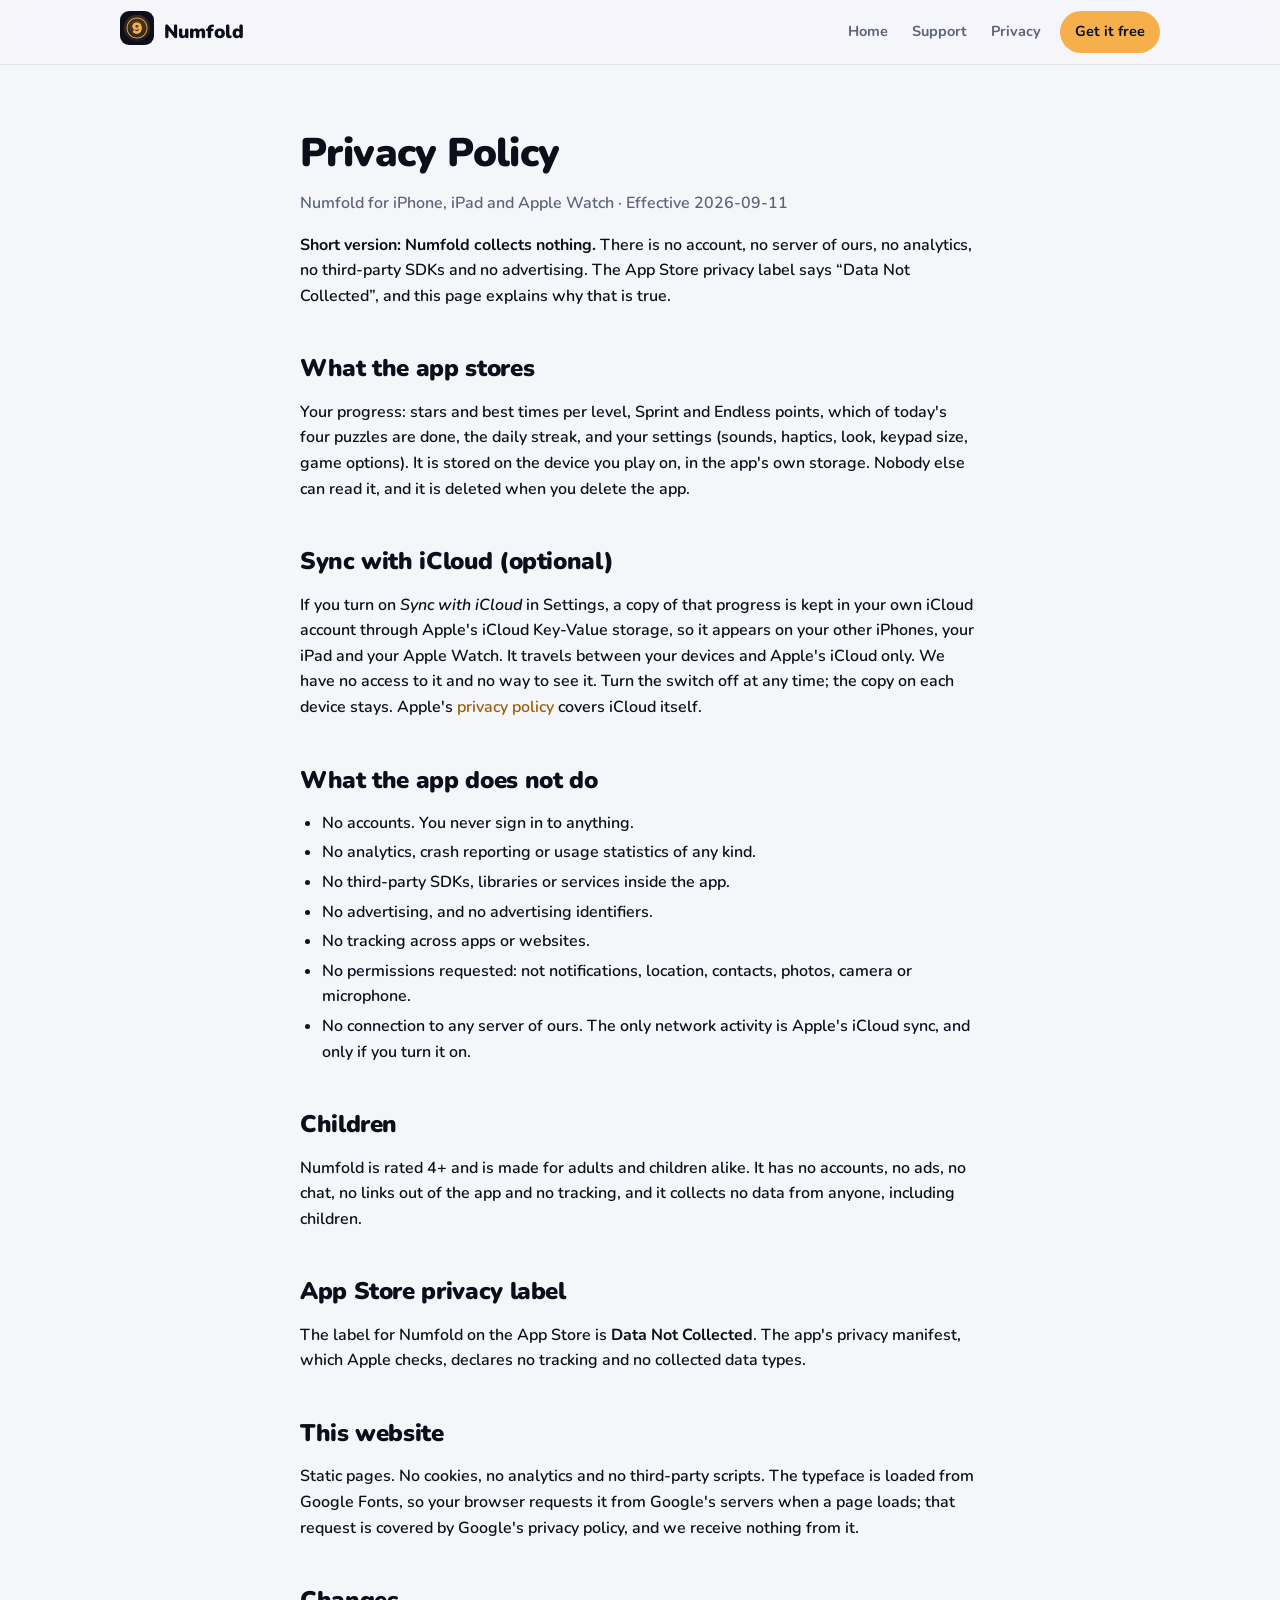
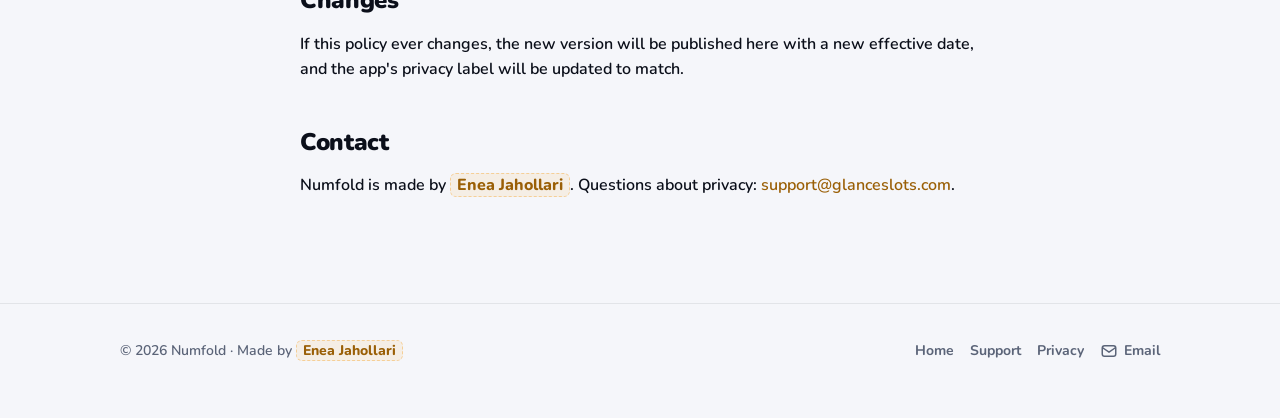
==== privacy/index.html @ 7145d015 "Site update 2026-09-11 03:29" ====
<!doctype html>
<html lang="en">
<head>
<meta charset="utf-8">
<meta name="viewport" content="width=device-width, initial-scale=1">
<meta name="color-scheme" content="dark light">
<title>Numfold — Privacy Policy</title>
<meta name="description" content="Numfold collects nothing. No account, no analytics, no third-party SDKs, no ads. Progress stays on your device, with optional sync through your own iCloud.">
<meta name="theme-color" media="(prefers-color-scheme: dark)" content="#0B0F1A">
<meta name="theme-color" media="(prefers-color-scheme: light)" content="#F5F6FA">
<link rel="icon" href="../assets/icon.png">
<link rel="apple-touch-icon" href="../assets/apple-touch-icon.png">
<link rel="preconnect" href="https://fonts.googleapis.com">
<link rel="preconnect" href="https://fonts.gstatic.com" crossorigin>
<link href="https://fonts.googleapis.com/css2?family=Nunito:wght@600;700;800;900&display=swap" rel="stylesheet">
<link rel="stylesheet" href="../assets/site.css">
</head>
<body>
<svg xmlns="http://www.w3.org/2000/svg" style="display:none" aria-hidden="true">
  <symbol id="i-mail" viewBox="0 0 24 24"><rect x="3" y="5" width="18" height="14" rx="3"/><path d="M4 8l8 5.5L20 8"/></symbol>
</svg>
<header class="top"><div class="wrap">
  <a href="../"><img src="../assets/icon.png" alt="" width="34" height="34"></a><a class="brand" href="../">Numfold</a>
  <nav><a href="../">Home</a><a href="../support/">Support</a><a href="../privacy/">Privacy</a><a class="cta" href="#" title="App Store link to be added">Get it free</a></nav>
</div></header>
<main><article class="doc">
  <h1>Privacy Policy</h1>
  <p class="muted">Numfold for iPhone, iPad and Apple Watch · Effective 2026-09-11</p>

  <p><strong>Short version: Numfold collects nothing.</strong> There is no account, no server of ours, no analytics, no third-party SDKs and no advertising. The App Store privacy label says “Data Not Collected”, and this page explains why that is true.</p>

  <h2>What the app stores</h2>
  <p>Your progress: stars and best times per level, Sprint and Endless points, which of today's four puzzles are done, the daily streak, and your settings (sounds, haptics, look, keypad size, game options). It is stored on the device you play on, in the app's own storage. Nobody else can read it, and it is deleted when you delete the app.</p>

  <h2>Sync with iCloud (optional)</h2>
  <p>If you turn on <em>Sync with iCloud</em> in Settings, a copy of that progress is kept in your own iCloud account through Apple's iCloud Key-Value storage, so it appears on your other iPhones, your iPad and your Apple Watch. It travels between your devices and Apple's iCloud only. We have no access to it and no way to see it. Turn the switch off at any time; the copy on each device stays. Apple's <a href="https://www.apple.com/legal/privacy/">privacy policy</a> covers iCloud itself.</p>

  <h2>What the app does not do</h2>
  <ul>
    <li>No accounts. You never sign in to anything.</li>
    <li>No analytics, crash reporting or usage statistics of any kind.</li>
    <li>No third-party SDKs, libraries or services inside the app.</li>
    <li>No advertising, and no advertising identifiers.</li>
    <li>No tracking across apps or websites.</li>
    <li>No permissions requested: not notifications, location, contacts, photos, camera or microphone.</li>
    <li>No connection to any server of ours. The only network activity is Apple's iCloud sync, and only if you turn it on.</li>
  </ul>

  <h2>Children</h2>
  <p>Numfold is rated 4+ and is made for adults and children alike. It has no accounts, no ads, no chat, no links out of the app and no tracking, and it collects no data from anyone, including children.</p>

  <h2>App Store privacy label</h2>
  <p>The label for Numfold on the App Store is <strong>Data Not Collected</strong>. The app's privacy manifest, which Apple checks, declares no tracking and no collected data types.</p>

  <h2>This website</h2>
  <p>Static pages. No cookies, no analytics and no third-party scripts. The typeface is loaded from Google Fonts, so your browser requests it from Google's servers when a page loads; that request is covered by Google's privacy policy, and we receive nothing from it.</p>

  <h2>Changes</h2>
  <p>If this policy ever changes, the new version will be published here with a new effective date, and the app's privacy label will be updated to match.</p>

  <h2>Contact</h2>
  <p>Numfold is made by <span class="placeholder">Enea Jahollari</span>. Questions about privacy: <a href="mailto:support@glanceslots.com">support@glanceslots.com</a>.</p>
</article></main>
<footer><div class="wrap"><span>© 2026 Numfold · Made by <span class="placeholder">Enea Jahollari</span></span><nav><a href="../">Home</a><a href="../support/">Support</a><a href="../privacy/">Privacy</a><a href="mailto:support@glanceslots.com"><svg class="icon"><use href="#i-mail"/></svg>Email</a></nav></div></footer>
</body>
</html>
---- assets/site.css ----
/* Numfold — "Deep Focus". Dark first; light follows the system setting. */
:root {
  --bg: #0B0F1A; --surface: #141A2A; --surface-2: #1B2234;
  --text: #F2F4F8; --muted: #8B93A7; --dim: #5F677C;
  --line: rgba(255,255,255,0.08); --line-2: rgba(255,255,255,0.16);
  --amber: #F6B04B; --teal: #3ECFC0; --violet: #A78BFA; --mint: #6EE7A0;
  --amber-ink: #F6B04B; --teal-ink: #3ECFC0; --violet-ink: #A78BFA; --mint-ink: #6EE7A0;
  --on-accent: #0B0F1A; --bezel: #1E2536;
  --shadow: 0 30px 60px rgba(0,0,0,.45);
  --radius: 22px; --radius-s: 14px;
  --font: "Nunito", ui-rounded, "SF Pro Rounded", system-ui, -apple-system, "Segoe UI", Roboto, sans-serif;
}
@media (prefers-color-scheme: light) {
  :root {
    --bg: #F5F6FA; --surface: #FFFFFF; --surface-2: #EEF1F7;
    --text: #0B0F1A; --muted: #5B6478; --dim: #7C8499;
    --line: rgba(11,15,26,0.08); --line-2: rgba(11,15,26,0.16);
    --amber-ink: #9A5F06; --teal-ink: #0B7A70; --violet-ink: #6A48DB; --mint-ink: #1A7D4A;
    --bezel: #2A3042; --shadow: 0 24px 50px rgba(11,15,26,.16);
  }
}

* { box-sizing: border-box; }
html { scroll-behavior: smooth; -webkit-text-size-adjust: 100%; }
body { margin: 0; background: var(--bg); color: var(--text); font: 600 16px/1.6 var(--font); -webkit-font-smoothing: antialiased; }
a { color: var(--amber-ink); text-decoration: none; } a:hover { text-decoration: underline; }
h1, h2, h3 { margin: 0; letter-spacing: -0.015em; }
p { margin: 0 0 1em; }
img { max-width: 100%; height: auto; }
.wrap { max-width: 1080px; margin: 0 auto; padding: 0 20px; }
.icon { width: 1em; height: 1em; display: inline-block; vertical-align: -0.15em; fill: none; stroke: currentColor; stroke-width: 2; stroke-linecap: round; stroke-linejoin: round; flex: none; }
.num { font-variant-numeric: tabular-nums; }

/* header */
header.top { position: sticky; top: 0; z-index: 10; background: var(--bg); background: color-mix(in srgb, var(--bg) 80%, transparent); backdrop-filter: blur(14px) saturate(140%); -webkit-backdrop-filter: blur(14px) saturate(140%); border-bottom: 1px solid var(--line); }
header.top .wrap { display: flex; align-items: center; gap: 10px; height: 64px; }
header.top img { width: 34px; height: 34px; border-radius: 9px; }
header.top .brand { font-weight: 900; font-size: 19px; color: var(--text); }
header.top nav { margin-left: auto; display: flex; gap: 2px; align-items: center; }
header.top nav a { color: var(--muted); font-size: 14.5px; font-weight: 700; padding: 8px 11px; border-radius: 999px; }
header.top nav a:hover { color: var(--text); background: var(--surface); text-decoration: none; }
header.top nav a.cta { color: var(--on-accent); background: var(--amber); margin-left: 6px; padding: 9px 15px; }
header.top nav a.cta:hover { background: var(--amber); filter: brightness(1.06); }

/* buttons */
.btn { display: inline-flex; align-items: center; gap: 10px; padding: 14px 24px; border-radius: 999px; font-weight: 800; font-size: 16px; color: var(--text); background: var(--surface); border: 1px solid var(--line-2); transition: transform .15s ease, filter .15s ease; }
.btn:hover { text-decoration: none; transform: translateY(-1px); }
.btn.primary { background: var(--amber); color: var(--on-accent); border-color: transparent; }
.btn.primary:hover { filter: brightness(1.06); }
.btn .icon { width: 20px; height: 20px; }

/* hero */
.hero { position: relative; overflow: hidden; padding: 72px 0 48px; }
.hero .digits { position: absolute; top: -0.1em; left: 50%; transform: translateX(-50%); font-size: clamp(170px, 26vw, 320px); font-weight: 900; line-height: 1; letter-spacing: .04em; white-space: nowrap; color: var(--text); opacity: .04; pointer-events: none; user-select: none; }
.hero .wrap { position: relative; display: grid; grid-template-columns: minmax(0, 1.1fr) minmax(0, .9fr); gap: 40px; align-items: center; }
.eyebrow { display: inline-flex; align-items: center; gap: 8px; font-size: 13.5px; font-weight: 800; color: var(--muted); background: var(--surface); border: 1px solid var(--line); padding: 7px 14px; border-radius: 999px; margin-bottom: 22px; }
.eyebrow .icon { color: var(--amber-ink); }
.hero h1 { font-size: clamp(40px, 6.6vw, 68px); font-weight: 900; line-height: 1.02; margin-bottom: 18px; }
.hero h1 em { font-style: normal; color: var(--amber-ink); }
.hero .lead { font-size: 18.5px; color: var(--muted); max-width: 520px; margin-bottom: 26px; }
.cta-row { display: flex; gap: 12px; flex-wrap: wrap; align-items: center; }
.fine { display: flex; gap: 8px 18px; flex-wrap: wrap; color: var(--dim); font-size: 13.5px; margin: 18px 0 0; list-style: none; padding: 0; }
.fine li { display: inline-flex; align-items: center; gap: 6px; }
.fine .icon { color: var(--mint-ink); }
.shots { position: relative; display: flex; justify-content: center; align-items: flex-end; padding-bottom: 12px; }
.shots .phone { width: min(280px, 64%); border-radius: 34px; box-shadow: var(--shadow), 0 0 0 1px var(--line-2); display: block; }
.shots .watch { position: absolute; left: 3%; bottom: 0; width: 34%; max-width: 150px; border-radius: 26%; border: 6px solid var(--bezel); box-shadow: var(--shadow); }

/* sections */
section { padding: 72px 0; border-top: 1px solid var(--line); }
.head { max-width: 660px; margin-bottom: 32px; }
.head.center { margin-left: auto; margin-right: auto; text-align: center; }
section h2 { font-size: clamp(28px, 4vw, 42px); font-weight: 900; line-height: 1.1; margin-bottom: 12px; }
.sub { color: var(--muted); font-size: 17px; margin: 0; }
.kicker { display: inline-flex; align-items: center; gap: 10px; font-size: 13px; font-weight: 800; letter-spacing: .12em; text-transform: uppercase; color: var(--muted); margin-bottom: 14px; }
.kicker .n { display: inline-grid; place-items: center; width: 30px; height: 30px; border-radius: 999px; background: var(--surface-2); border: 1px solid var(--line); color: var(--text); font-size: 16px; font-weight: 900; letter-spacing: 0; }

/* the four games */
.games { display: grid; grid-template-columns: repeat(2, minmax(0, 1fr)); gap: 18px; }
.game { --accent: var(--amber); --ink: var(--amber-ink); position: relative; overflow: hidden; display: grid; grid-template-columns: minmax(0, 1fr) 168px; gap: 22px; padding: 24px; background: var(--surface); border: 1px solid var(--line); border-radius: var(--radius); }
.game.teal { --accent: var(--teal); --ink: var(--teal-ink); }
.game.violet { --accent: var(--violet); --ink: var(--violet-ink); }
.game.mint { --accent: var(--mint); --ink: var(--mint-ink); }
.game .text { position: relative; z-index: 1; align-self: start; }
.tile { width: 44px; height: 44px; border-radius: 14px; display: grid; place-items: center; color: var(--ink); background: color-mix(in srgb, var(--accent) 14%, transparent); border: 1px solid color-mix(in srgb, var(--accent) 32%, transparent); }
.tile .icon { width: 24px; height: 24px; }
.game h3 { font-size: 26px; font-weight: 900; color: var(--ink); margin: 14px 0 6px; }
.game .rule { font-size: 16.5px; margin: 0 0 10px; }
.game .levels { font-size: 14.5px; color: var(--muted); margin: 0; }
.game .ex { margin: 16px 0 0; font-size: 14px; color: var(--muted); padding-top: 12px; border-top: 1px dashed var(--line-2); }
.game .ex b { color: var(--ink); font-weight: 900; }
.game img { width: 100%; border-radius: 22px; border: 1px solid var(--line-2); display: block; }
.game .mark { position: absolute; left: -4px; bottom: -40px; font-size: 170px; font-weight: 900; line-height: 1; color: var(--accent); opacity: .07; pointer-events: none; user-select: none; }

/* one tap per step */
.panel { background: var(--surface); border: 1px solid var(--line); border-radius: var(--radius); padding: 28px; }
.source { display: flex; align-items: center; gap: 8px; flex-wrap: wrap; margin-bottom: 22px; }
.source .d { width: 46px; height: 56px; display: grid; place-items: center; border-radius: 14px; background: var(--surface-2); border: 1px solid var(--line); font-size: 28px; font-weight: 900; }
.source .d.first { border-color: var(--amber); color: var(--amber-ink); box-shadow: 0 0 0 4px color-mix(in srgb, var(--amber) 18%, transparent); }
.source .label { color: var(--muted); font-size: 14.5px; margin-left: 8px; }
.chain { list-style: none; display: flex; flex-wrap: wrap; gap: 14px 0; padding: 0; margin: 0; }
.chain li { display: flex; align-items: center; }
.chain { overflow-x: auto; -webkit-overflow-scrolling: touch; }
.chain .step { display: flex; flex-direction: column; align-items: center; gap: 6px; min-width: 96px; }
.chain .sum { font-size: 13.5px; color: var(--muted); white-space: nowrap; }
.chain .fold { font-size: 12.5px; color: var(--amber-ink); white-space: nowrap; margin-top: -4px; }
.chain .res { width: 58px; height: 58px; border-radius: 999px; display: grid; place-items: center; font-size: 30px; font-weight: 900; border: 2px solid var(--line-2); background: var(--bg); }
.chain .arrow { width: 22px; height: 22px; color: var(--dim); margin: 22px 2px 0; flex: none; }
.chain .final .res { background: var(--amber); color: var(--on-accent); border-color: var(--amber); box-shadow: 0 0 0 6px color-mix(in srgb, var(--amber) 22%, transparent); }
.chain .final .sum { color: var(--amber-ink); font-weight: 800; }
.same { display: grid; grid-template-columns: repeat(3, minmax(0, 1fr)); gap: 18px; margin-top: 18px; }
.same .panel { padding: 22px; }
.same h3 { font-size: 20px; font-weight: 900; margin-bottom: 4px; }
.same h3.teal { color: var(--teal-ink); } .same h3.violet { color: var(--violet-ink); } .same h3.mint { color: var(--mint-ink); }
.same p { font-size: 14.5px; color: var(--muted); margin: 0; }
.same .demo { margin: 14px 0; }
.colsum { display: inline-grid; grid-template-columns: 28px repeat(4, 40px); gap: 4px; font-size: 26px; font-weight: 900; line-height: 1; }
.colsum span { height: 44px; display: grid; place-items: center; border-radius: 10px; }
.colsum .op { color: var(--muted); }
.colsum .n { background: var(--surface-2); }
.colsum .rule { grid-column: 2 / -1; height: 2px; background: var(--line-2); border-radius: 0; }
.colsum .r { background: color-mix(in srgb, var(--teal) 16%, transparent); color: var(--teal-ink); }
.rungs { display: flex; flex-wrap: wrap; gap: 6px; align-items: center; }
.rungs span { padding: 6px 12px; border-radius: 999px; background: var(--surface-2); font-weight: 900; font-size: 18px; }
.rungs .start { background: color-mix(in srgb, var(--violet) 16%, transparent); color: var(--violet-ink); }
.picks { display: flex; gap: 8px; margin-top: 10px; }
.picks span { width: 48px; height: 44px; display: grid; place-items: center; border-radius: 12px; border: 1px solid var(--line-2); font-weight: 900; font-size: 18px; color: var(--muted); }
.picks .pick { background: var(--violet); color: var(--on-accent); border-color: var(--violet); }
.eq { display: flex; align-items: center; gap: 10px; font-size: 30px; font-weight: 900; }
.eq .box { width: 50px; height: 50px; display: grid; place-items: center; border: 2px dashed var(--line-2); border-radius: 14px; color: var(--muted); }
.eq .box.ok { border-style: solid; border-color: var(--mint); color: var(--mint-ink); background: color-mix(in srgb, var(--mint) 14%, transparent); }
.eq .op { color: var(--muted); font-size: 24px; }
.feel { display: grid; grid-template-columns: repeat(4, minmax(0, 1fr)); gap: 14px; margin-top: 18px; }
.feel div { display: flex; gap: 12px; align-items: flex-start; padding: 16px 18px; background: var(--surface); border: 1px solid var(--line); border-radius: var(--radius-s); font-size: 14.5px; color: var(--muted); }
.feel .icon { width: 22px; height: 22px; color: var(--amber-ink); margin-top: 2px; }
.feel b { display: block; color: var(--text); font-weight: 800; font-size: 15px; }

/* modes */
.cards { display: grid; grid-template-columns: repeat(auto-fit, minmax(220px, 1fr)); gap: 16px; }
.card { background: var(--surface); border: 1px solid var(--line); border-radius: var(--radius); padding: 22px; }
.card .tile { margin-bottom: 14px; }
.card h3 { font-size: 19px; font-weight: 900; margin-bottom: 6px; }
.card p { margin: 0; color: var(--muted); font-size: 14.5px; line-height: 1.55; }
.card.amber .tile { --accent: var(--amber); --ink: var(--amber-ink); }
.card.teal .tile { --accent: var(--teal); --ink: var(--teal-ink); }
.card.violet .tile { --accent: var(--violet); --ink: var(--violet-ink); }
.card.mint .tile { --accent: var(--mint); --ink: var(--mint-ink); }
.gallery { display: grid; grid-template-columns: repeat(4, minmax(0, 1fr)); gap: 18px; margin-top: 28px; }
.gallery figure { margin: 0; }
.gallery img { width: 100%; border-radius: 24px; border: 1px solid var(--line-2); display: block; }
.gallery figcaption { color: var(--muted); font-size: 13.5px; margin-top: 10px; text-align: center; }

/* watch and ipad */
.devices { display: grid; grid-template-columns: minmax(0, 1.1fr) minmax(0, .9fr); gap: 32px; align-items: start; }
.watches { display: grid; grid-template-columns: repeat(2, minmax(0, 1fr)); gap: 18px; }
.watches figure { margin: 0; text-align: center; }
.watches img { width: 100%; max-width: 220px; border-radius: 26%; border: 6px solid var(--bezel); box-shadow: var(--shadow); display: block; margin: 0 auto; }
.watches figcaption { color: var(--muted); font-size: 13.5px; margin-top: 10px; }
.ipad { text-align: center; }
.ipad img { width: 100%; max-width: 400px; border-radius: 22px; border: 1px solid var(--line-2); box-shadow: var(--shadow); display: block; margin: 0 auto; }
.ipad figcaption { color: var(--muted); font-size: 13.5px; margin-top: 12px; }
.ipad figure { margin: 0; }
.devices .note { margin-top: 22px; display: grid; gap: 10px; }
.devices .note div { display: flex; gap: 12px; align-items: flex-start; color: var(--muted); font-size: 15px; }
.devices .note .icon { width: 22px; height: 22px; color: var(--teal-ink); margin-top: 2px; }
.devices .note b { color: var(--text); }

/* free */
.promise { display: grid; grid-template-columns: repeat(4, minmax(0, 1fr)); gap: 16px; }
.promise div { padding: 22px; background: var(--surface); border: 1px solid var(--line); border-radius: var(--radius); }
.promise .icon { width: 28px; height: 28px; color: var(--mint-ink); margin-bottom: 12px; display: block; }
.promise b { display: block; font-size: 18px; font-weight: 900; margin-bottom: 4px; }
.promise p { margin: 0; color: var(--muted); font-size: 14.5px; }
.promise-note { margin: 20px 0 0; color: var(--muted); font-size: 15px; max-width: 760px; }

/* faq */
.faq { max-width: 760px; }
details { border: 1px solid var(--line); border-radius: var(--radius-s); margin: 10px 0; background: var(--surface); overflow: hidden; }
summary { cursor: pointer; font-weight: 800; padding: 15px 18px; list-style: none; display: flex; align-items: center; justify-content: space-between; gap: 12px; }
summary::-webkit-details-marker { display: none; }
summary .icon { color: var(--dim); transition: transform .2s ease; }
details[open] summary .icon { transform: rotate(180deg); }
details p, details ol, details ul { color: var(--muted); margin: 0; padding: 0 18px 16px; font-size: 15px; }
details ol, details ul { padding-left: 38px; }

/* final call */
.get { text-align: center; padding: 88px 0; }
.get img { width: 96px; height: 96px; border-radius: 24px; box-shadow: var(--shadow); margin-bottom: 22px; }
.get h2 { margin-bottom: 10px; }
.get .sub { margin-bottom: 26px; }
.get .fine { justify-content: center; }

/* footer */
footer { border-top: 1px solid var(--line); padding: 36px 0 56px; color: var(--muted); font-size: 14px; }
footer .wrap { display: flex; flex-wrap: wrap; gap: 14px 18px; align-items: center; }
footer nav { margin-left: auto; display: flex; gap: 16px; align-items: center; flex-wrap: wrap; }
footer nav a { color: var(--muted); display: inline-flex; align-items: center; gap: 6px; font-weight: 700; }
footer nav a:hover { color: var(--text); text-decoration: none; }
footer .icon { width: 18px; height: 18px; }

/* documents: support and privacy */
article.doc { max-width: 720px; padding: 56px 20px 88px; margin: 0 auto; }
article.doc h1 { font-size: 40px; font-weight: 900; margin-bottom: 6px; }
article.doc h2 { font-size: 24px; font-weight: 900; margin: 40px 0 12px; }
article.doc h3 { font-size: 19px; font-weight: 900; margin: 26px 0 8px; }
article.doc h3.amber { color: var(--amber-ink); } article.doc h3.teal { color: var(--teal-ink); } article.doc h3.violet { color: var(--violet-ink); } article.doc h3.mint { color: var(--mint-ink); }
article.doc .muted { color: var(--muted); }
article.doc p, article.doc li { color: var(--text); }
article.doc ol, article.doc ul { padding-left: 22px; margin: 0 0 1em; }
article.doc li { margin: 4px 0; }
article.doc .example { background: var(--surface); border: 1px solid var(--line); border-radius: var(--radius-s); padding: 14px 18px; margin: 12px 0 18px; font-size: 15px; }
article.doc .example b { font-weight: 900; }
article.doc kbd { font: 700 13.5px/1.4 var(--font); background: var(--surface); border: 1px solid var(--line-2); padding: 2px 8px; border-radius: 8px; color: var(--text); white-space: nowrap; }
article.doc .placeholder, .placeholder { color: var(--amber-ink); background: color-mix(in srgb, var(--amber) 12%, transparent); border: 1px dashed color-mix(in srgb, var(--amber) 50%, transparent); border-radius: 6px; padding: 0 6px; font-weight: 800; }
article.doc table { border-collapse: collapse; width: 100%; font-size: 15px; margin: 0 0 1em; }
article.doc th, article.doc td { text-align: left; padding: 8px 10px; border-bottom: 1px solid var(--line); vertical-align: top; }
article.doc th { color: var(--muted); font-weight: 800; font-size: 13px; text-transform: uppercase; letter-spacing: .08em; }

/* responsive */
@media (max-width: 980px) {
  .games { grid-template-columns: minmax(0, 1fr); }
  .feel { grid-template-columns: repeat(2, minmax(0, 1fr)); }
  .promise { grid-template-columns: repeat(2, minmax(0, 1fr)); }
  .same { grid-template-columns: minmax(0, 1fr); }
}
@media (max-width: 860px) {
  .hero { padding: 40px 0 32px; }
  .hero .wrap { grid-template-columns: minmax(0, 1fr); gap: 36px; }
  .shots .phone { width: 220px; }
  header.top nav a.in-page { display: none; }
  .devices { grid-template-columns: minmax(0, 1fr); }
  .gallery { grid-template-columns: repeat(2, minmax(0, 1fr)); }
}
@media (max-width: 640px) {
  section { padding: 56px 0; }
  .game { grid-template-columns: minmax(0, 1fr); gap: 18px; padding: 20px; }
  .game img { height: 260px; object-fit: cover; object-position: center 25%; }
  .game .mark { font-size: 130px; }
  .panel { padding: 20px; }
  .chain .step { min-width: 84px; }
  .chain .arrow { width: 18px; margin: 22px 0 0; }
  .feel, .promise { grid-template-columns: minmax(0, 1fr); }
  .watches { gap: 14px; }
  header.top nav a.support { display: none; }
  .fine { gap: 6px 14px; }
}
@media (prefers-reduced-motion: reduce) { html { scroll-behavior: auto; } .btn, summary .icon { transition: none; } }
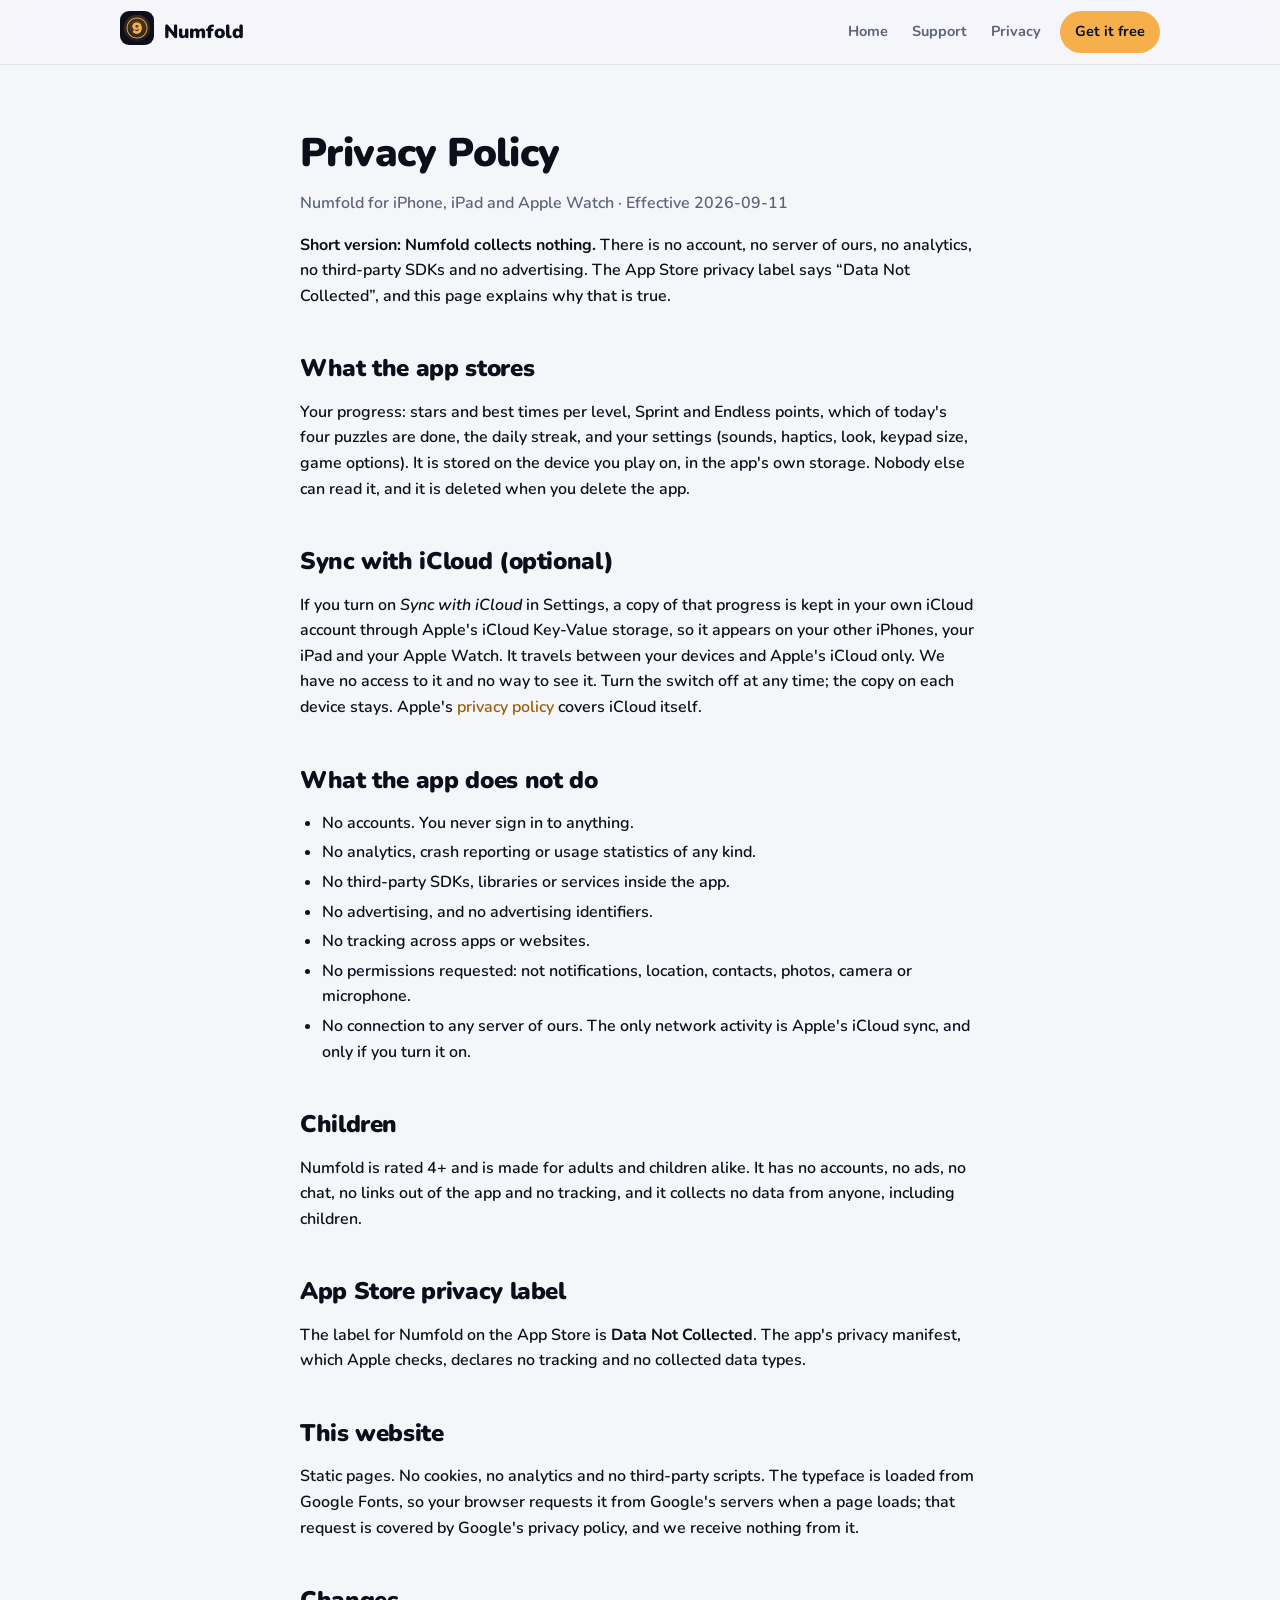
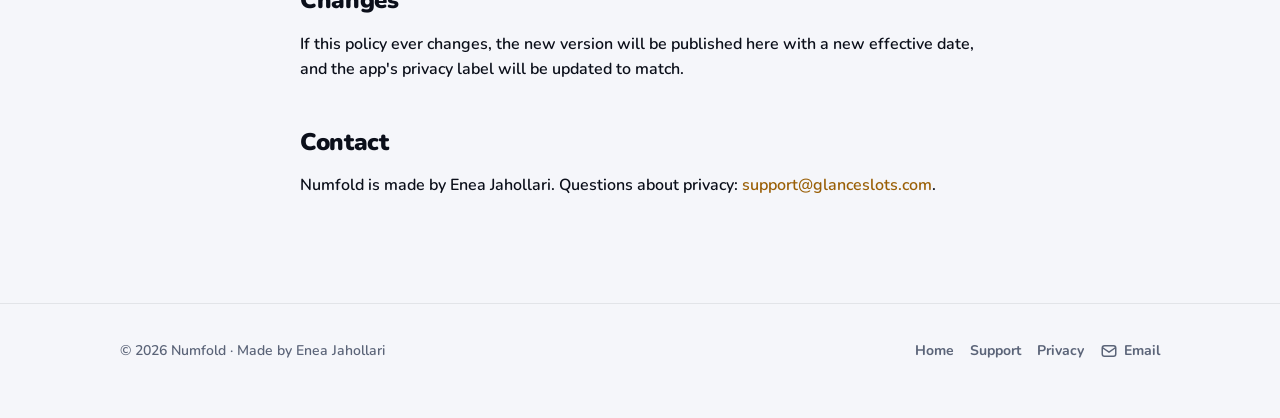
==== commit 79c82440: "Site update 2026-09-11 03:36" ====
--- a/privacy/index.html
+++ b/privacy/index.html
@@ -59,8 +59,8 @@
   <p>If this policy ever changes, the new version will be published here with a new effective date, and the app's privacy label will be updated to match.</p>
 
   <h2>Contact</h2>
-  <p>Numfold is made by <span class="placeholder">Enea Jahollari</span>. Questions about privacy: <a href="mailto:support@glanceslots.com">support@glanceslots.com</a>.</p>
+  <p>Numfold is made by Enea Jahollari. Questions about privacy: <a href="mailto:support@glanceslots.com">support@glanceslots.com</a>.</p>
 </article></main>
-<footer><div class="wrap"><span>© 2026 Numfold · Made by <span class="placeholder">Enea Jahollari</span></span><nav><a href="../">Home</a><a href="../support/">Support</a><a href="../privacy/">Privacy</a><a href="mailto:support@glanceslots.com"><svg class="icon"><use href="#i-mail"/></svg>Email</a></nav></div></footer>
+<footer><div class="wrap"><span>© 2026 Numfold · Made by Enea Jahollari</span><nav><a href="../">Home</a><a href="../support/">Support</a><a href="../privacy/">Privacy</a><a href="mailto:support@glanceslots.com"><svg class="icon"><use href="#i-mail"/></svg>Email</a></nav></div></footer>
 </body>
 </html>
--- a/assets/site.css
+++ b/assets/site.css
@@ -37,7 +37,7 @@
 header.top img { width: 34px; height: 34px; border-radius: 9px; }
 header.top .brand { font-weight: 900; font-size: 19px; color: var(--text); }
 header.top nav { margin-left: auto; display: flex; gap: 2px; align-items: center; }
-header.top nav a { color: var(--muted); font-size: 14.5px; font-weight: 700; padding: 8px 11px; border-radius: 999px; }
+header.top nav a { color: var(--muted); font-size: 14.5px; font-weight: 700; padding: 8px 11px; border-radius: 999px; white-space: nowrap; }
 header.top nav a:hover { color: var(--text); background: var(--surface); text-decoration: none; }
 header.top nav a.cta { color: var(--on-accent); background: var(--amber); margin-left: 6px; padding: 9px 15px; }
 header.top nav a.cta:hover { background: var(--amber); filter: brightness(1.06); }
@@ -241,7 +241,10 @@
   .chain .arrow { width: 18px; margin: 22px 0 0; }
   .feel, .promise { grid-template-columns: minmax(0, 1fr); }
   .watches { gap: 14px; }
-  header.top nav a.support { display: none; }
+  header.top nav a:not(.cta) { display: none; }
+  .source { gap: 4px; }
+  .source .d { width: 40px; height: 48px; font-size: 24px; border-radius: 12px; }
+  .source .label { margin: 6px 0 0; }
   .fine { gap: 6px 14px; }
 }
 @media (prefers-reduced-motion: reduce) { html { scroll-behavior: auto; } .btn, summary .icon { transition: none; } }
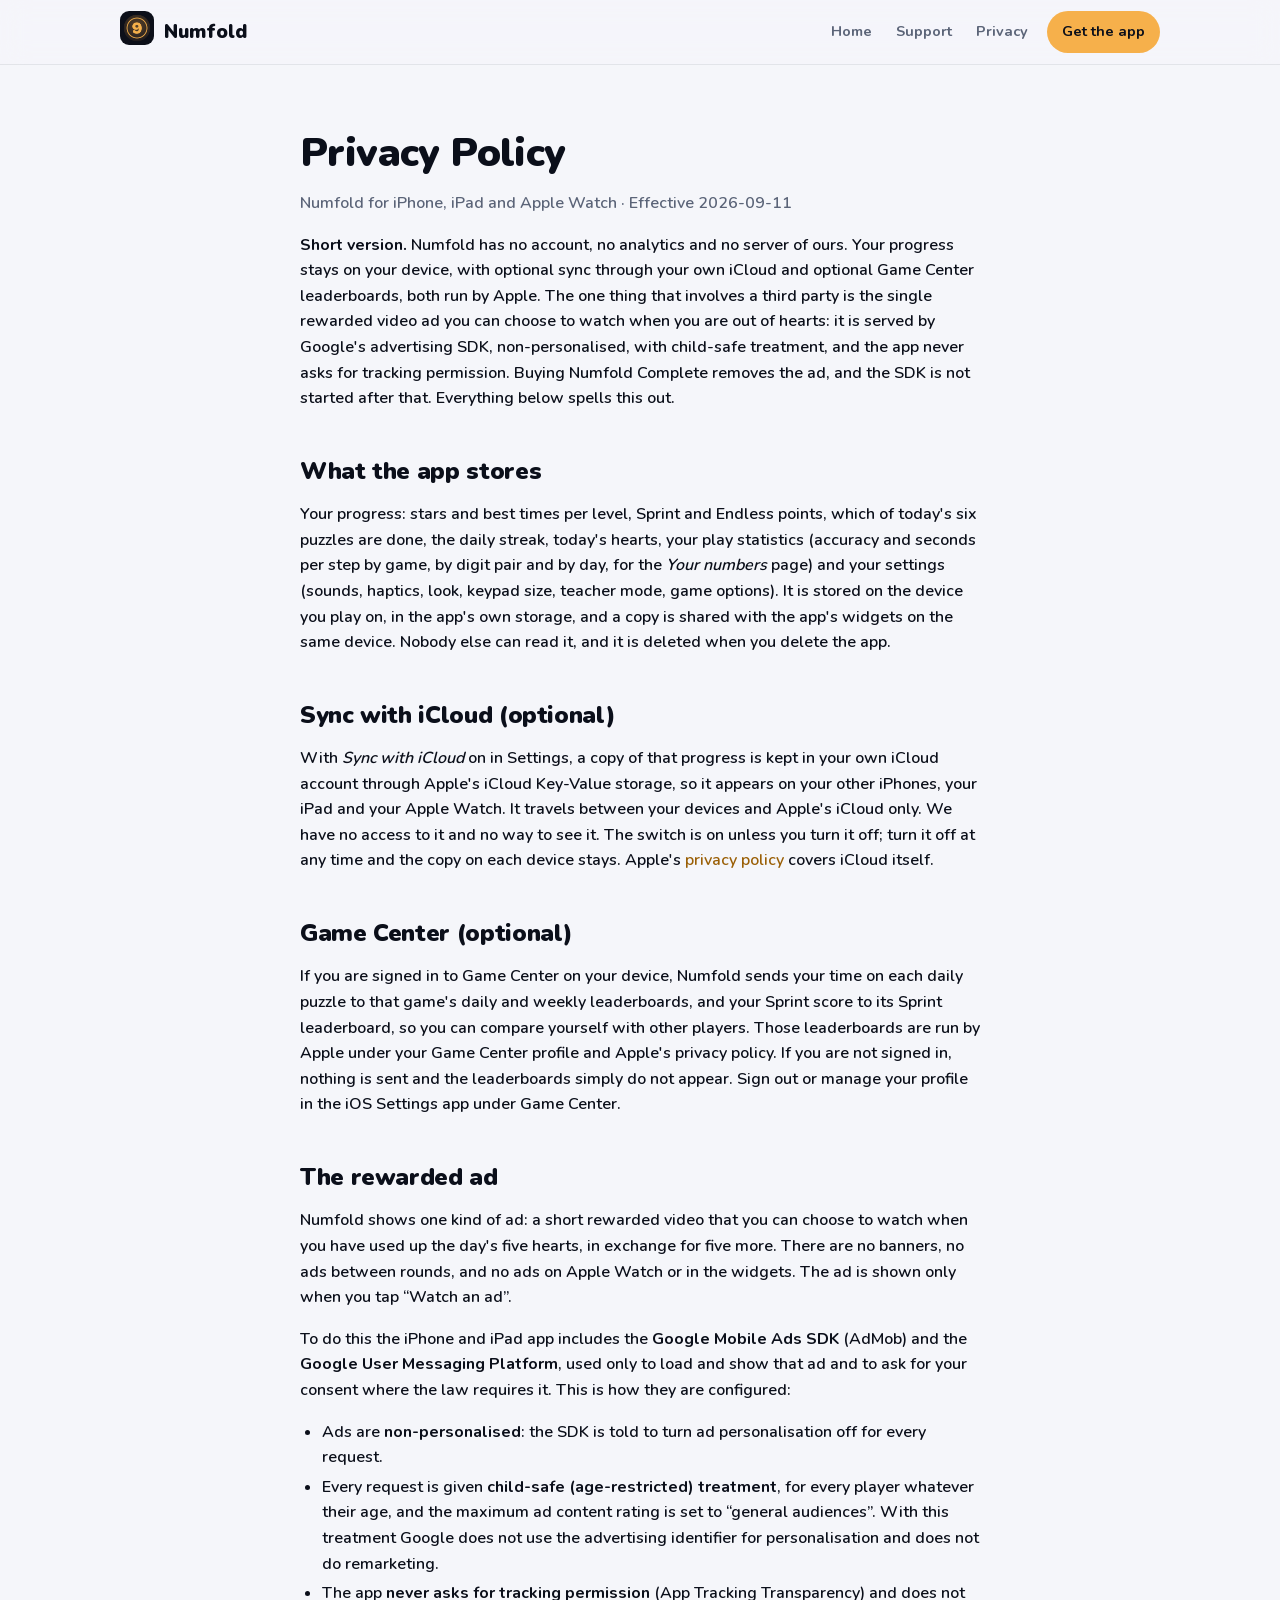
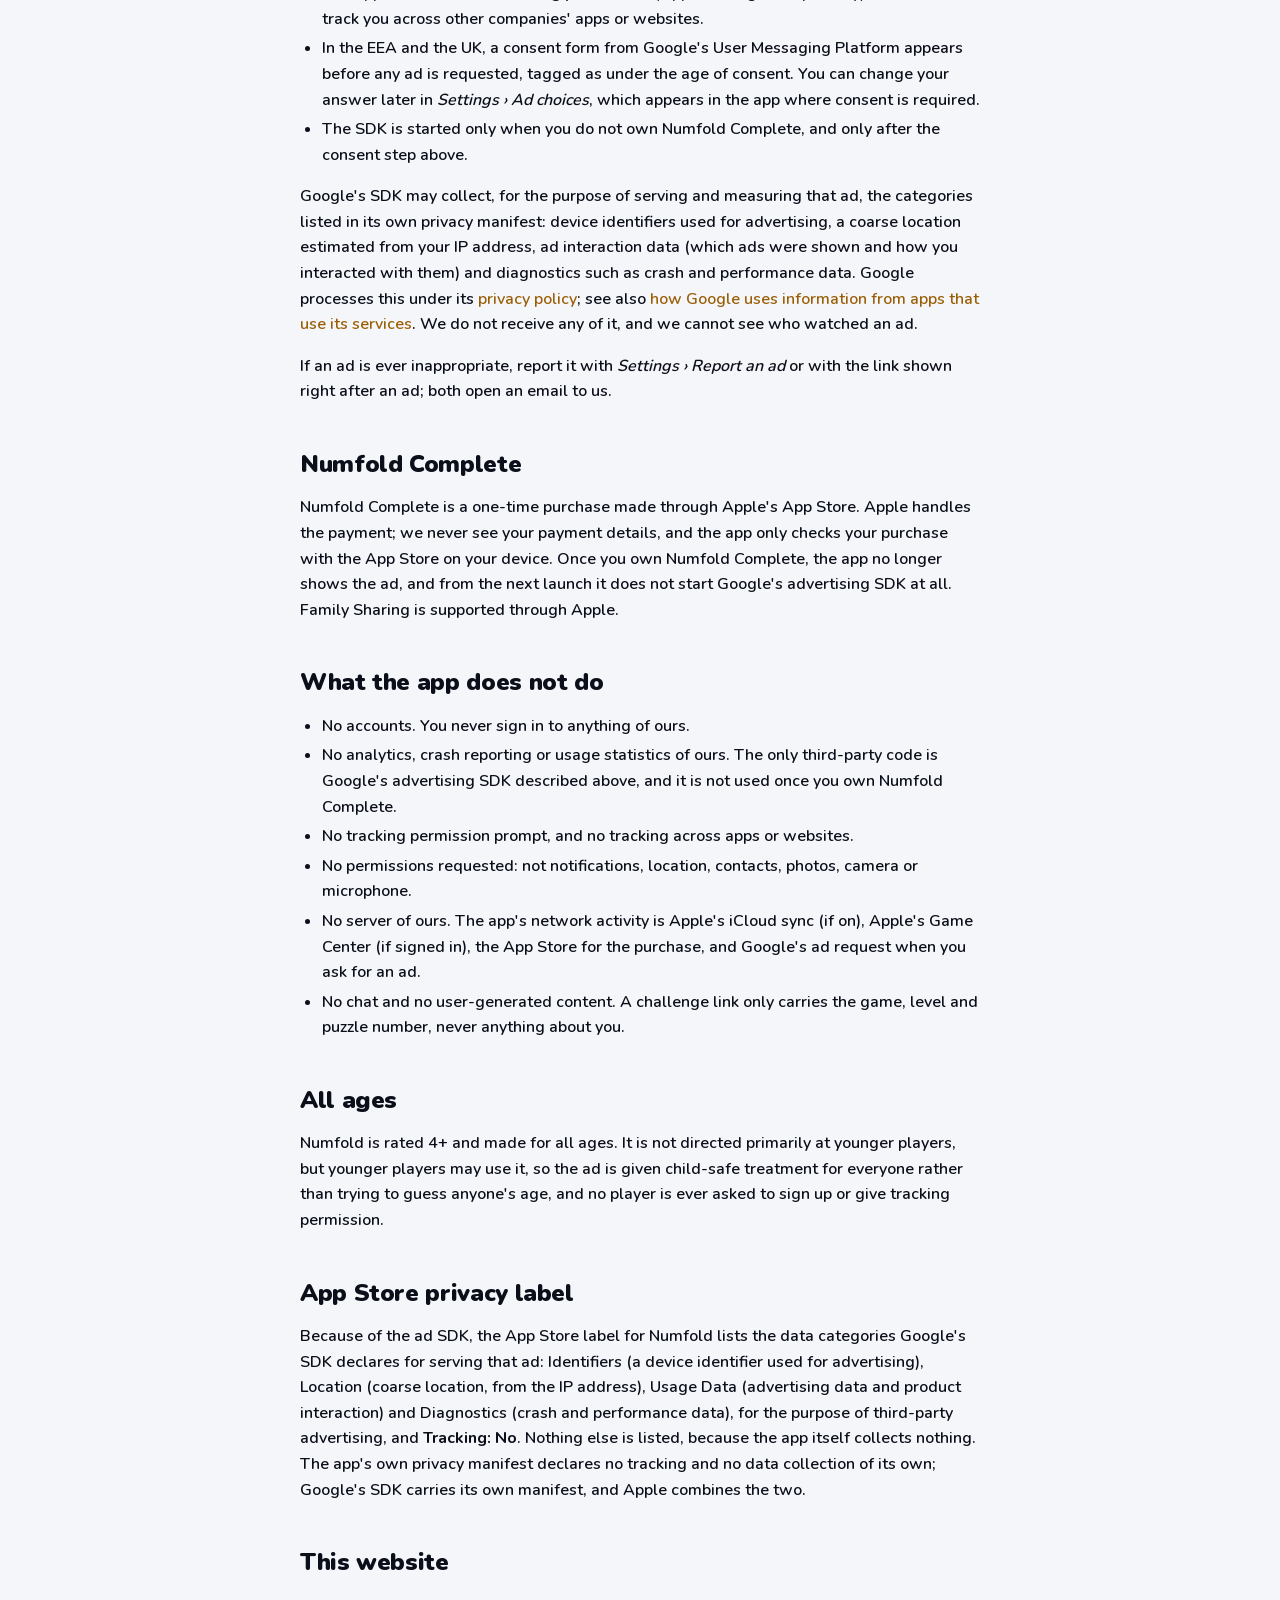
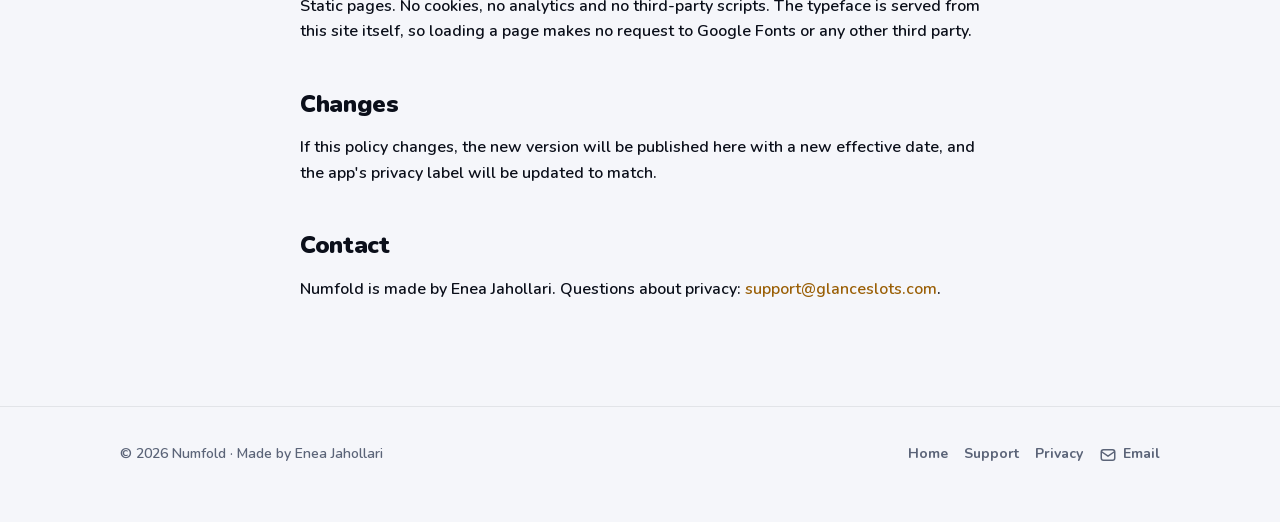
==== commit 8a1df0fc: "Site update 2026-09-11 14:40" ====
--- a/privacy/index.html
+++ b/privacy/index.html
@@ -5,14 +5,12 @@
 <meta name="viewport" content="width=device-width, initial-scale=1">
 <meta name="color-scheme" content="dark light">
 <title>Numfold — Privacy Policy</title>
-<meta name="description" content="Numfold collects nothing. No account, no analytics, no third-party SDKs, no ads. Progress stays on your device, with optional sync through your own iCloud.">
+<meta name="description" content="Numfold has no account and no analytics. Progress stays on your device, with optional sync through your own iCloud. The one rewarded ad uses Google's SDK, non-personalised and child-safe; this page says exactly what that means.">
 <meta name="theme-color" media="(prefers-color-scheme: dark)" content="#0B0F1A">
 <meta name="theme-color" media="(prefers-color-scheme: light)" content="#F5F6FA">
 <link rel="icon" href="../assets/icon.png">
 <link rel="apple-touch-icon" href="../assets/apple-touch-icon.png">
-<link rel="preconnect" href="https://fonts.googleapis.com">
-<link rel="preconnect" href="https://fonts.gstatic.com" crossorigin>
-<link href="https://fonts.googleapis.com/css2?family=Nunito:wght@600;700;800;900&display=swap" rel="stylesheet">
+<link rel="preload" href="../assets/fonts/nunito-latin-wght.woff2" as="font" type="font/woff2" crossorigin>
 <link rel="stylesheet" href="../assets/site.css">
 </head>
 <body>
@@ -21,42 +19,60 @@
 </svg>
 <header class="top"><div class="wrap">
   <a href="../"><img src="../assets/icon.png" alt="" width="34" height="34"></a><a class="brand" href="../">Numfold</a>
-  <nav><a href="../">Home</a><a href="../support/">Support</a><a href="../privacy/">Privacy</a><a class="cta" href="#" title="App Store link to be added">Get it free</a></nav>
+  <nav><a href="../">Home</a><a href="../support/">Support</a><a href="../privacy/">Privacy</a><a class="cta" href="#" title="App Store link to be added">Get the app</a></nav>
 </div></header>
 <main><article class="doc">
   <h1>Privacy Policy</h1>
   <p class="muted">Numfold for iPhone, iPad and Apple Watch · Effective 2026-09-11</p>
 
-  <p><strong>Short version: Numfold collects nothing.</strong> There is no account, no server of ours, no analytics, no third-party SDKs and no advertising. The App Store privacy label says “Data Not Collected”, and this page explains why that is true.</p>
+  <p><strong>Short version.</strong> Numfold has no account, no analytics and no server of ours. Your progress stays on your device, with optional sync through your own iCloud and optional Game Center leaderboards, both run by Apple. The one thing that involves a third party is the single rewarded video ad you can choose to watch when you are out of hearts: it is served by Google's advertising SDK, non-personalised, with child-safe treatment, and the app never asks for tracking permission. Buying Numfold Complete removes the ad, and the SDK is not started after that. Everything below spells this out.</p>
 
   <h2>What the app stores</h2>
-  <p>Your progress: stars and best times per level, Sprint and Endless points, which of today's four puzzles are done, the daily streak, and your settings (sounds, haptics, look, keypad size, game options). It is stored on the device you play on, in the app's own storage. Nobody else can read it, and it is deleted when you delete the app.</p>
+  <p>Your progress: stars and best times per level, Sprint and Endless points, which of today's six puzzles are done, the daily streak, today's hearts, your play statistics (accuracy and seconds per step by game, by digit pair and by day, for the <em>Your numbers</em> page) and your settings (sounds, haptics, look, keypad size, teacher mode, game options). It is stored on the device you play on, in the app's own storage, and a copy is shared with the app's widgets on the same device. Nobody else can read it, and it is deleted when you delete the app.</p>
 
   <h2>Sync with iCloud (optional)</h2>
-  <p>If you turn on <em>Sync with iCloud</em> in Settings, a copy of that progress is kept in your own iCloud account through Apple's iCloud Key-Value storage, so it appears on your other iPhones, your iPad and your Apple Watch. It travels between your devices and Apple's iCloud only. We have no access to it and no way to see it. Turn the switch off at any time; the copy on each device stays. Apple's <a href="https://www.apple.com/legal/privacy/">privacy policy</a> covers iCloud itself.</p>
+  <p>With <em>Sync with iCloud</em> on in Settings, a copy of that progress is kept in your own iCloud account through Apple's iCloud Key-Value storage, so it appears on your other iPhones, your iPad and your Apple Watch. It travels between your devices and Apple's iCloud only. We have no access to it and no way to see it. The switch is on unless you turn it off; turn it off at any time and the copy on each device stays. Apple's <a href="https://www.apple.com/legal/privacy/">privacy policy</a> covers iCloud itself.</p>
+
+  <h2>Game Center (optional)</h2>
+  <p>If you are signed in to Game Center on your device, Numfold sends your time on each daily puzzle to that game's daily and weekly leaderboards, and your Sprint score to its Sprint leaderboard, so you can compare yourself with other players. Those leaderboards are run by Apple under your Game Center profile and Apple's privacy policy. If you are not signed in, nothing is sent and the leaderboards simply do not appear. Sign out or manage your profile in the iOS Settings app under Game Center.</p>
+
+  <h2>The rewarded ad</h2>
+  <p>Numfold shows one kind of ad: a short rewarded video that you can choose to watch when you have used up the day's five hearts, in exchange for five more. There are no banners, no ads between rounds, and no ads on Apple Watch or in the widgets. The ad is shown only when you tap “Watch an ad”.</p>
+  <p>To do this the iPhone and iPad app includes the <strong>Google Mobile Ads SDK</strong> (AdMob) and the <strong>Google User Messaging Platform</strong>, used only to load and show that ad and to ask for your consent where the law requires it. This is how they are configured:</p>
+  <ul>
+    <li>Ads are <strong>non-personalised</strong>: the SDK is told to turn ad personalisation off for every request.</li>
+    <li>Every request is given <strong>child-safe (age-restricted) treatment</strong>, for every player whatever their age, and the maximum ad content rating is set to “general audiences”. With this treatment Google does not use the advertising identifier for personalisation and does not do remarketing.</li>
+    <li>The app <strong>never asks for tracking permission</strong> (App Tracking Transparency) and does not track you across other companies' apps or websites.</li>
+    <li>In the EEA and the UK, a consent form from Google's User Messaging Platform appears before any ad is requested, tagged as under the age of consent. You can change your answer later in <em>Settings › Ad choices</em>, which appears in the app where consent is required.</li>
+    <li>The SDK is started only when you do not own Numfold Complete, and only after the consent step above.</li>
+  </ul>
+  <p>Google's SDK may collect, for the purpose of serving and measuring that ad, the categories listed in its own privacy manifest: device identifiers used for advertising, a coarse location estimated from your IP address, ad interaction data (which ads were shown and how you interacted with them) and diagnostics such as crash and performance data. Google processes this under its <a href="https://policies.google.com/privacy">privacy policy</a>; see also <a href="https://policies.google.com/technologies/partner-sites">how Google uses information from apps that use its services</a>. We do not receive any of it, and we cannot see who watched an ad.</p>
+  <p>If an ad is ever inappropriate, report it with <em>Settings › Report an ad</em> or with the link shown right after an ad; both open an email to us.</p>
+
+  <h2>Numfold Complete</h2>
+  <p>Numfold Complete is a one-time purchase made through Apple's App Store. Apple handles the payment; we never see your payment details, and the app only checks your purchase with the App Store on your device. Once you own Numfold Complete, the app no longer shows the ad, and from the next launch it does not start Google's advertising SDK at all. Family Sharing is supported through Apple.</p>
 
   <h2>What the app does not do</h2>
   <ul>
-    <li>No accounts. You never sign in to anything.</li>
-    <li>No analytics, crash reporting or usage statistics of any kind.</li>
-    <li>No third-party SDKs, libraries or services inside the app.</li>
-    <li>No advertising, and no advertising identifiers.</li>
-    <li>No tracking across apps or websites.</li>
+    <li>No accounts. You never sign in to anything of ours.</li>
+    <li>No analytics, crash reporting or usage statistics of ours. The only third-party code is Google's advertising SDK described above, and it is not used once you own Numfold Complete.</li>
+    <li>No tracking permission prompt, and no tracking across apps or websites.</li>
     <li>No permissions requested: not notifications, location, contacts, photos, camera or microphone.</li>
-    <li>No connection to any server of ours. The only network activity is Apple's iCloud sync, and only if you turn it on.</li>
+    <li>No server of ours. The app's network activity is Apple's iCloud sync (if on), Apple's Game Center (if signed in), the App Store for the purchase, and Google's ad request when you ask for an ad.</li>
+    <li>No chat and no user-generated content. A challenge link only carries the game, level and puzzle number, never anything about you.</li>
   </ul>
 
-  <h2>Children</h2>
-  <p>Numfold is rated 4+ and is made for adults and children alike. It has no accounts, no ads, no chat, no links out of the app and no tracking, and it collects no data from anyone, including children.</p>
+  <h2>All ages</h2>
+  <p>Numfold is rated 4+ and made for all ages. It is not directed primarily at younger players, but younger players may use it, so the ad is given child-safe treatment for everyone rather than trying to guess anyone's age, and no player is ever asked to sign up or give tracking permission.</p>
 
   <h2>App Store privacy label</h2>
-  <p>The label for Numfold on the App Store is <strong>Data Not Collected</strong>. The app's privacy manifest, which Apple checks, declares no tracking and no collected data types.</p>
+  <p>Because of the ad SDK, the App Store label for Numfold lists the data categories Google's SDK declares for serving that ad: Identifiers (a device identifier used for advertising), Location (coarse location, from the IP address), Usage Data (advertising data and product interaction) and Diagnostics (crash and performance data), for the purpose of third-party advertising, and <strong>Tracking: No</strong>. Nothing else is listed, because the app itself collects nothing. The app's own privacy manifest declares no tracking and no data collection of its own; Google's SDK carries its own manifest, and Apple combines the two.</p>
 
   <h2>This website</h2>
-  <p>Static pages. No cookies, no analytics and no third-party scripts. The typeface is loaded from Google Fonts, so your browser requests it from Google's servers when a page loads; that request is covered by Google's privacy policy, and we receive nothing from it.</p>
+  <p>Static pages. No cookies, no analytics and no third-party scripts. The typeface is served from this site itself, so loading a page makes no request to Google Fonts or any other third party.</p>
 
   <h2>Changes</h2>
-  <p>If this policy ever changes, the new version will be published here with a new effective date, and the app's privacy label will be updated to match.</p>
+  <p>If this policy changes, the new version will be published here with a new effective date, and the app's privacy label will be updated to match.</p>
 
   <h2>Contact</h2>
   <p>Numfold is made by Enea Jahollari. Questions about privacy: <a href="mailto:support@glanceslots.com">support@glanceslots.com</a>.</p>
--- a/assets/site.css
+++ b/assets/site.css
@@ -1,10 +1,23 @@
 /* Numfold — "Deep Focus". Dark first; light follows the system setting. */
+
+/* Nunito (SIL Open Font License 1.1, see fonts/OFL.txt), served from this site: no third-party font request. */
+@font-face {
+  font-family: "Nunito"; font-style: normal; font-weight: 600 900; font-display: swap;
+  src: url("fonts/nunito-latin-wght.woff2") format("woff2");
+  unicode-range: U+0000-00FF, U+0131, U+0152-0153, U+02BB-02BC, U+02C6, U+02DA, U+02DC, U+0304, U+0308, U+0329, U+2000-206F, U+20AC, U+2122, U+2191, U+2193, U+2212, U+2215, U+FEFF, U+FFFD;
+}
+@font-face {
+  font-family: "Nunito"; font-style: normal; font-weight: 600 900; font-display: swap;
+  src: url("fonts/nunito-latin-ext-wght.woff2") format("woff2");
+  unicode-range: U+0100-02BA, U+02BD-02C5, U+02C7-02CC, U+02CE-02D7, U+02DD-02FF, U+0304, U+0308, U+0329, U+1D00-1DBF, U+1E00-1E9F, U+1EF2-1EFF, U+2020, U+20A0-20AB, U+20AD-20C0, U+2113, U+2C60-2C7F, U+A720-A7FF;
+}
+
 :root {
   --bg: #0B0F1A; --surface: #141A2A; --surface-2: #1B2234;
   --text: #F2F4F8; --muted: #8B93A7; --dim: #5F677C;
   --line: rgba(255,255,255,0.08); --line-2: rgba(255,255,255,0.16);
-  --amber: #F6B04B; --teal: #3ECFC0; --violet: #A78BFA; --mint: #6EE7A0;
-  --amber-ink: #F6B04B; --teal-ink: #3ECFC0; --violet-ink: #A78BFA; --mint-ink: #6EE7A0;
+  --amber: #F6B04B; --teal: #3ECFC0; --violet: #A78BFA; --mint: #6EE7A0; --rose: #F6829E; --sky: #6BB8FF; --heart: #FF6B6B;
+  --amber-ink: #F6B04B; --teal-ink: #3ECFC0; --violet-ink: #A78BFA; --mint-ink: #6EE7A0; --rose-ink: #F6829E; --sky-ink: #6BB8FF;
   --on-accent: #0B0F1A; --bezel: #1E2536;
   --shadow: 0 30px 60px rgba(0,0,0,.45);
   --radius: 22px; --radius-s: 14px;
@@ -15,7 +28,7 @@
     --bg: #F5F6FA; --surface: #FFFFFF; --surface-2: #EEF1F7;
     --text: #0B0F1A; --muted: #5B6478; --dim: #7C8499;
     --line: rgba(11,15,26,0.08); --line-2: rgba(11,15,26,0.16);
-    --amber-ink: #9A5F06; --teal-ink: #0B7A70; --violet-ink: #6A48DB; --mint-ink: #1A7D4A;
+    --amber-ink: #9A5F06; --teal-ink: #0B7A70; --violet-ink: #6A48DB; --mint-ink: #1A7D4A; --rose-ink: #B8375C; --sky-ink: #1D6FC2;
     --bezel: #2A3042; --shadow: 0 24px 50px rgba(11,15,26,.16);
   }
 }
@@ -75,12 +88,14 @@
 .kicker { display: inline-flex; align-items: center; gap: 10px; font-size: 13px; font-weight: 800; letter-spacing: .12em; text-transform: uppercase; color: var(--muted); margin-bottom: 14px; }
 .kicker .n { display: inline-grid; place-items: center; width: 30px; height: 30px; border-radius: 999px; background: var(--surface-2); border: 1px solid var(--line); color: var(--text); font-size: 16px; font-weight: 900; letter-spacing: 0; }
 
-/* the four games */
+/* the six games */
 .games { display: grid; grid-template-columns: repeat(2, minmax(0, 1fr)); gap: 18px; }
 .game { --accent: var(--amber); --ink: var(--amber-ink); position: relative; overflow: hidden; display: grid; grid-template-columns: minmax(0, 1fr) 168px; gap: 22px; padding: 24px; background: var(--surface); border: 1px solid var(--line); border-radius: var(--radius); }
 .game.teal { --accent: var(--teal); --ink: var(--teal-ink); }
 .game.violet { --accent: var(--violet); --ink: var(--violet-ink); }
 .game.mint { --accent: var(--mint); --ink: var(--mint-ink); }
+.game.rose { --accent: var(--rose); --ink: var(--rose-ink); }
+.game.sky { --accent: var(--sky); --ink: var(--sky-ink); }
 .game .text { position: relative; z-index: 1; align-self: start; }
 .tile { width: 44px; height: 44px; border-radius: 14px; display: grid; place-items: center; color: var(--ink); background: color-mix(in srgb, var(--accent) 14%, transparent); border: 1px solid color-mix(in srgb, var(--accent) 32%, transparent); }
 .tile .icon { width: 24px; height: 24px; }
@@ -111,7 +126,7 @@
 .same { display: grid; grid-template-columns: repeat(3, minmax(0, 1fr)); gap: 18px; margin-top: 18px; }
 .same .panel { padding: 22px; }
 .same h3 { font-size: 20px; font-weight: 900; margin-bottom: 4px; }
-.same h3.teal { color: var(--teal-ink); } .same h3.violet { color: var(--violet-ink); } .same h3.mint { color: var(--mint-ink); }
+.same h3.teal { color: var(--teal-ink); } .same h3.violet { color: var(--violet-ink); } .same h3.mint { color: var(--mint-ink); } .same h3.rose { color: var(--rose-ink); } .same h3.sky { color: var(--sky-ink); }
 .same p { font-size: 14.5px; color: var(--muted); margin: 0; }
 .same .demo { margin: 14px 0; }
 .colsum { display: inline-grid; grid-template-columns: 28px repeat(4, 40px); gap: 4px; font-size: 26px; font-weight: 900; line-height: 1; }
@@ -120,6 +135,12 @@
 .colsum .n { background: var(--surface-2); }
 .colsum .rule { grid-column: 2 / -1; height: 2px; background: var(--line-2); border-radius: 0; }
 .colsum .r { background: color-mix(in srgb, var(--teal) 16%, transparent); color: var(--teal-ink); }
+.colsum .blank { background: transparent; }
+.colsum.times .r { background: color-mix(in srgb, var(--sky) 16%, transparent); color: var(--sky-ink); }
+.tgrid { display: inline-grid; grid-template-columns: repeat(4, 40px); gap: 4px; font-size: 22px; font-weight: 900; line-height: 1; }
+.tgrid span { height: 40px; display: grid; place-items: center; border-radius: 10px; background: var(--surface-2); }
+.tgrid .lit { background: color-mix(in srgb, var(--rose) 18%, transparent); color: var(--rose-ink); box-shadow: inset 0 0 0 2px var(--rose); }
+.tgrid .pair { background: var(--rose); color: var(--on-accent); }
 .rungs { display: flex; flex-wrap: wrap; gap: 6px; align-items: center; }
 .rungs span { padding: 6px 12px; border-radius: 999px; background: var(--surface-2); font-weight: 900; font-size: 18px; }
 .rungs .start { background: color-mix(in srgb, var(--violet) 16%, transparent); color: var(--violet-ink); }
@@ -136,7 +157,7 @@
 .feel b { display: block; color: var(--text); font-weight: 800; font-size: 15px; }
 
 /* modes */
-.cards { display: grid; grid-template-columns: repeat(auto-fit, minmax(220px, 1fr)); gap: 16px; }
+.cards { display: grid; grid-template-columns: repeat(auto-fit, minmax(190px, 1fr)); gap: 16px; }
 .card { background: var(--surface); border: 1px solid var(--line); border-radius: var(--radius); padding: 22px; }
 .card .tile { margin-bottom: 14px; }
 .card h3 { font-size: 19px; font-weight: 900; margin-bottom: 6px; }
@@ -145,6 +166,8 @@
 .card.teal .tile { --accent: var(--teal); --ink: var(--teal-ink); }
 .card.violet .tile { --accent: var(--violet); --ink: var(--violet-ink); }
 .card.mint .tile { --accent: var(--mint); --ink: var(--mint-ink); }
+.card.rose .tile { --accent: var(--rose); --ink: var(--rose-ink); }
+.card.sky .tile { --accent: var(--sky); --ink: var(--sky-ink); }
 .gallery { display: grid; grid-template-columns: repeat(4, minmax(0, 1fr)); gap: 18px; margin-top: 28px; }
 .gallery figure { margin: 0; }
 .gallery img { width: 100%; border-radius: 24px; border: 1px solid var(--line-2); display: block; }
@@ -165,8 +188,22 @@
 .devices .note .icon { width: 22px; height: 22px; color: var(--teal-ink); margin-top: 2px; }
 .devices .note b { color: var(--text); }
 
-/* free */
+/* hearts and Numfold Complete */
 .promise { display: grid; grid-template-columns: repeat(4, minmax(0, 1fr)); gap: 16px; }
+.promise .icon.heart { color: var(--heart); }
+.hearts { display: inline-flex; gap: 3px; margin-bottom: 12px; }
+.hearts .icon { width: 22px; height: 22px; color: var(--heart); fill: var(--heart); margin: 0; }
+.deal { display: grid; grid-template-columns: minmax(0, 1.25fr) minmax(0, .75fr); gap: 28px; align-items: center; margin-top: 18px; }
+.deal h3 { font-size: 26px; font-weight: 900; margin-bottom: 8px; }
+.deal .sub { margin-bottom: 14px; }
+.deal ul { list-style: none; padding: 0; margin: 0 0 16px; display: grid; gap: 8px; }
+.deal li { display: flex; gap: 10px; align-items: flex-start; font-size: 15.5px; }
+.deal li .icon { width: 22px; height: 22px; color: var(--mint-ink); margin-top: 2px; }
+.deal li b { color: var(--text); }
+.deal li span { color: var(--muted); }
+.deal figure { margin: 0; text-align: center; }
+.deal img { width: 100%; max-width: 240px; border-radius: 26px; border: 1px solid var(--line-2); box-shadow: var(--shadow); display: block; margin: 0 auto; }
+.deal figcaption { color: var(--muted); font-size: 13.5px; margin-top: 10px; }
 .promise div { padding: 22px; background: var(--surface); border: 1px solid var(--line); border-radius: var(--radius); }
 .promise .icon { width: 28px; height: 28px; color: var(--mint-ink); margin-bottom: 12px; display: block; }
 .promise b { display: block; font-size: 18px; font-weight: 900; margin-bottom: 4px; }
@@ -221,7 +258,7 @@
   .games { grid-template-columns: minmax(0, 1fr); }
   .feel { grid-template-columns: repeat(2, minmax(0, 1fr)); }
   .promise { grid-template-columns: repeat(2, minmax(0, 1fr)); }
-  .same { grid-template-columns: minmax(0, 1fr); }
+  .same { grid-template-columns: repeat(2, minmax(0, 1fr)); }
 }
 @media (max-width: 860px) {
   .hero { padding: 40px 0 32px; }
@@ -230,6 +267,7 @@
   header.top nav a.in-page { display: none; }
   .devices { grid-template-columns: minmax(0, 1fr); }
   .gallery { grid-template-columns: repeat(2, minmax(0, 1fr)); }
+  .deal { grid-template-columns: minmax(0, 1fr); }
 }
 @media (max-width: 640px) {
   section { padding: 56px 0; }
@@ -239,7 +277,7 @@
   .panel { padding: 20px; }
   .chain .step { min-width: 84px; }
   .chain .arrow { width: 18px; margin: 22px 0 0; }
-  .feel, .promise { grid-template-columns: minmax(0, 1fr); }
+  .feel, .promise, .same { grid-template-columns: minmax(0, 1fr); }
   .watches { gap: 14px; }
   header.top nav a:not(.cta) { display: none; }
   .source { gap: 4px; }
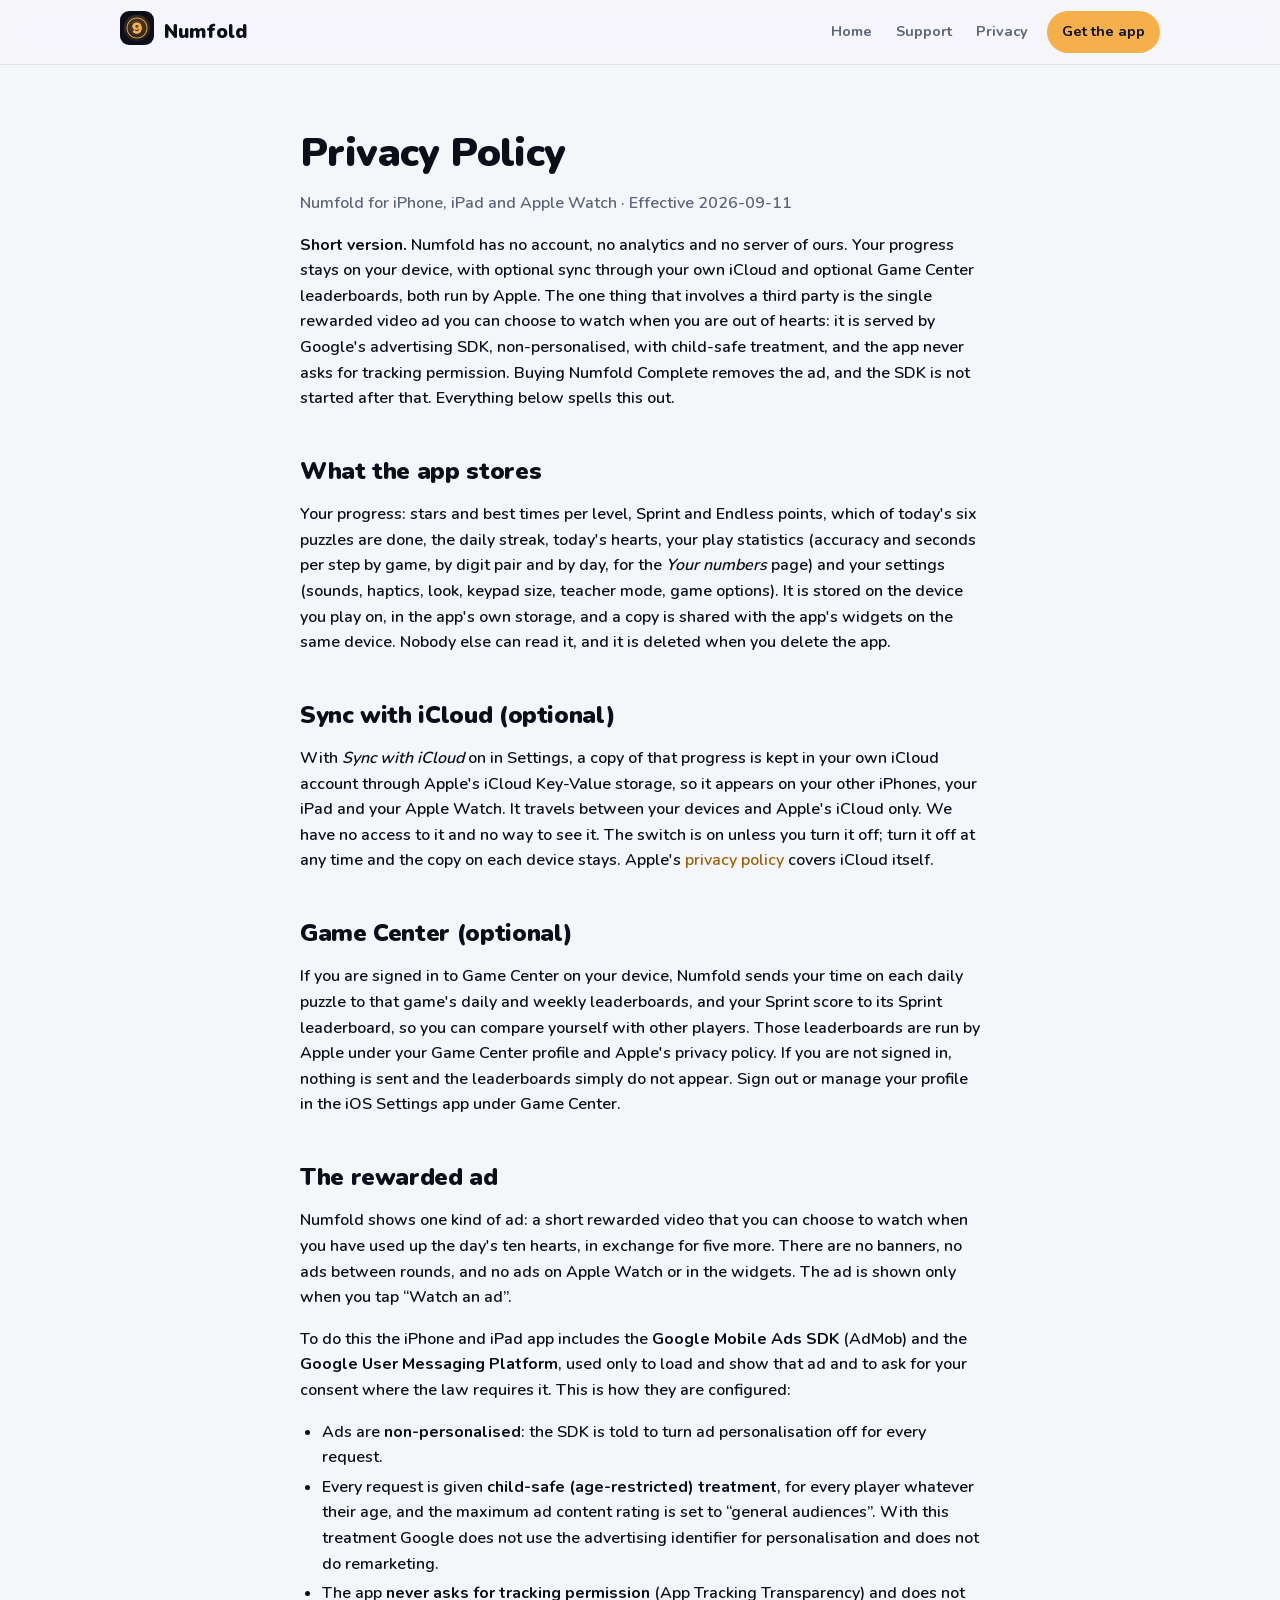
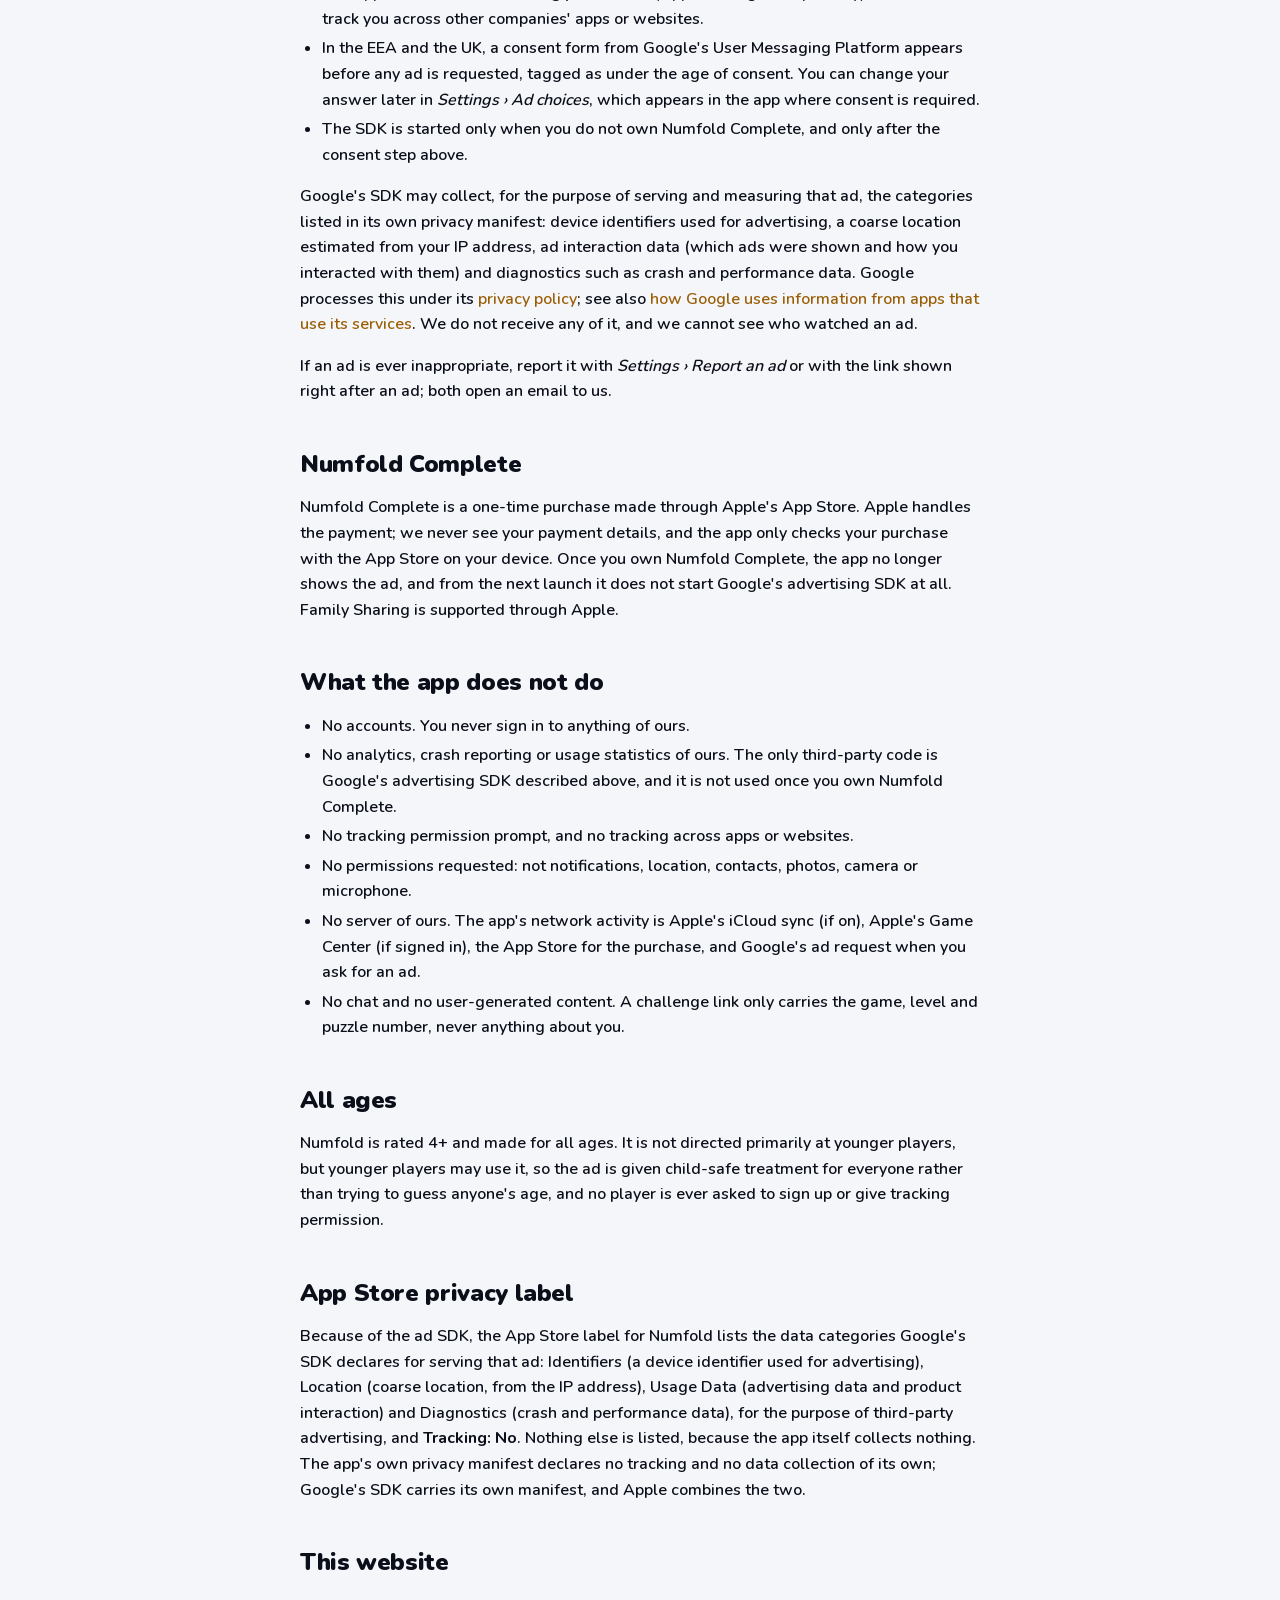
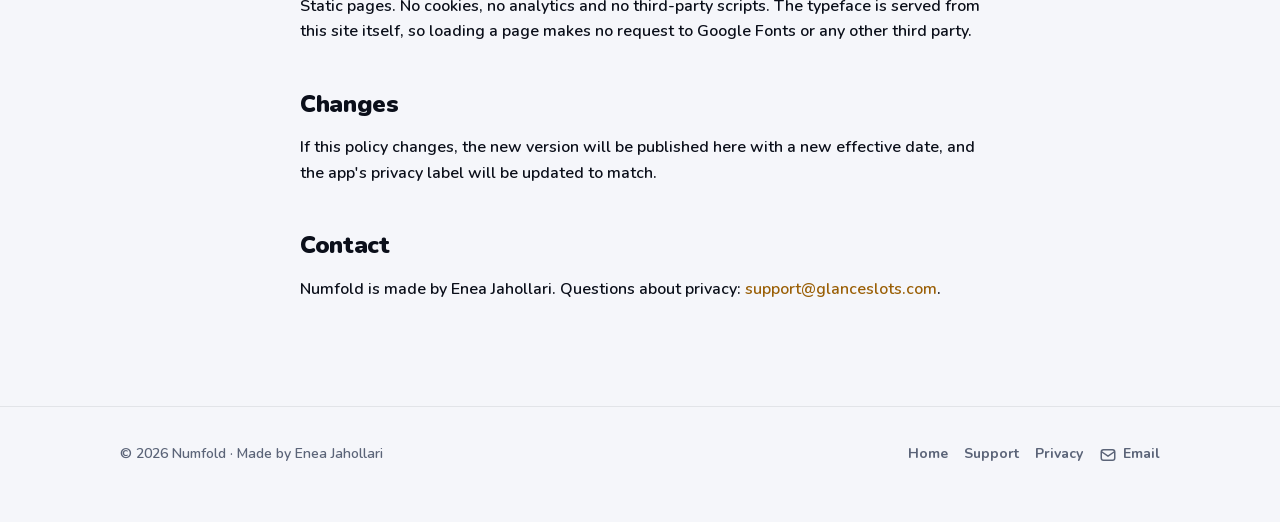
==== commit 4ced51c2: "Site update 2026-09-11 16:59" ====
--- a/privacy/index.html
+++ b/privacy/index.html
@@ -37,7 +37,7 @@
   <p>If you are signed in to Game Center on your device, Numfold sends your time on each daily puzzle to that game's daily and weekly leaderboards, and your Sprint score to its Sprint leaderboard, so you can compare yourself with other players. Those leaderboards are run by Apple under your Game Center profile and Apple's privacy policy. If you are not signed in, nothing is sent and the leaderboards simply do not appear. Sign out or manage your profile in the iOS Settings app under Game Center.</p>
 
   <h2>The rewarded ad</h2>
-  <p>Numfold shows one kind of ad: a short rewarded video that you can choose to watch when you have used up the day's five hearts, in exchange for five more. There are no banners, no ads between rounds, and no ads on Apple Watch or in the widgets. The ad is shown only when you tap “Watch an ad”.</p>
+  <p>Numfold shows one kind of ad: a short rewarded video that you can choose to watch when you have used up the day's ten hearts, in exchange for five more. There are no banners, no ads between rounds, and no ads on Apple Watch or in the widgets. The ad is shown only when you tap “Watch an ad”.</p>
   <p>To do this the iPhone and iPad app includes the <strong>Google Mobile Ads SDK</strong> (AdMob) and the <strong>Google User Messaging Platform</strong>, used only to load and show that ad and to ask for your consent where the law requires it. This is how they are configured:</p>
   <ul>
     <li>Ads are <strong>non-personalised</strong>: the SDK is told to turn ad personalisation off for every request.</li>
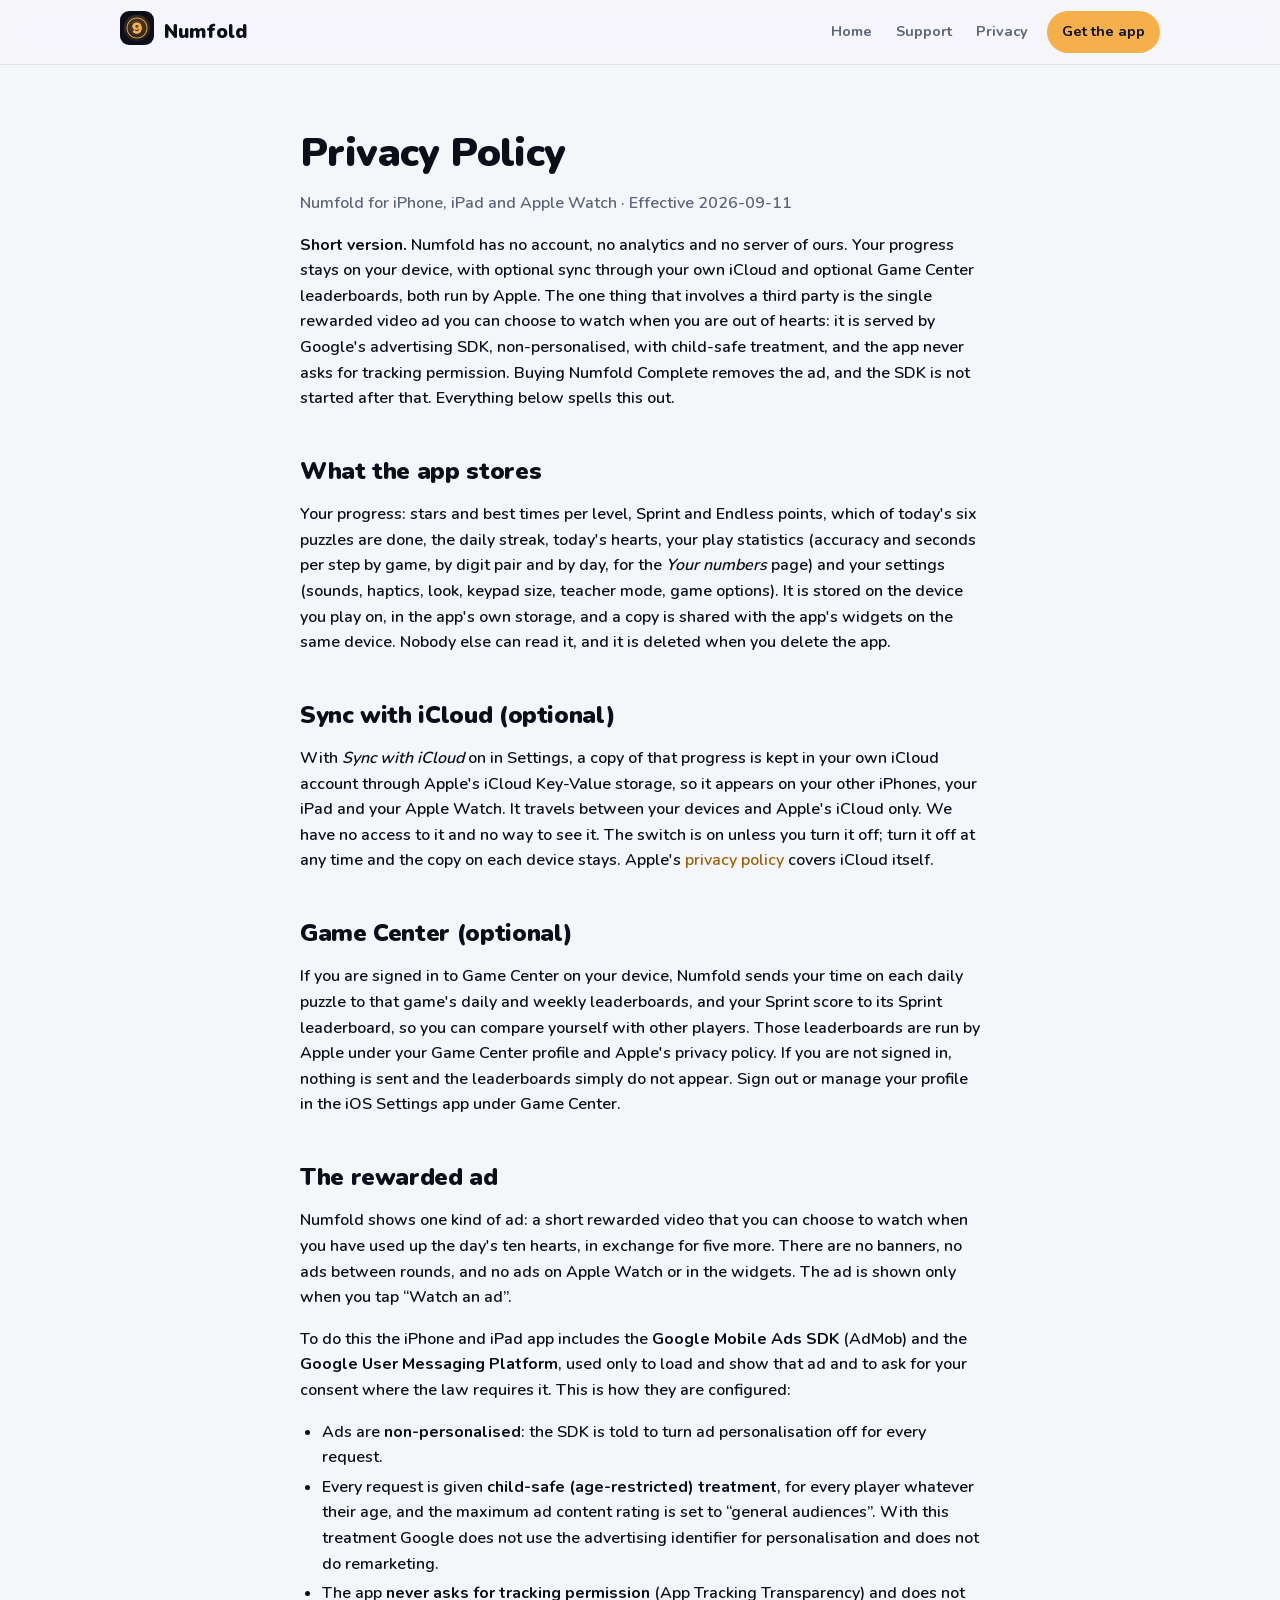
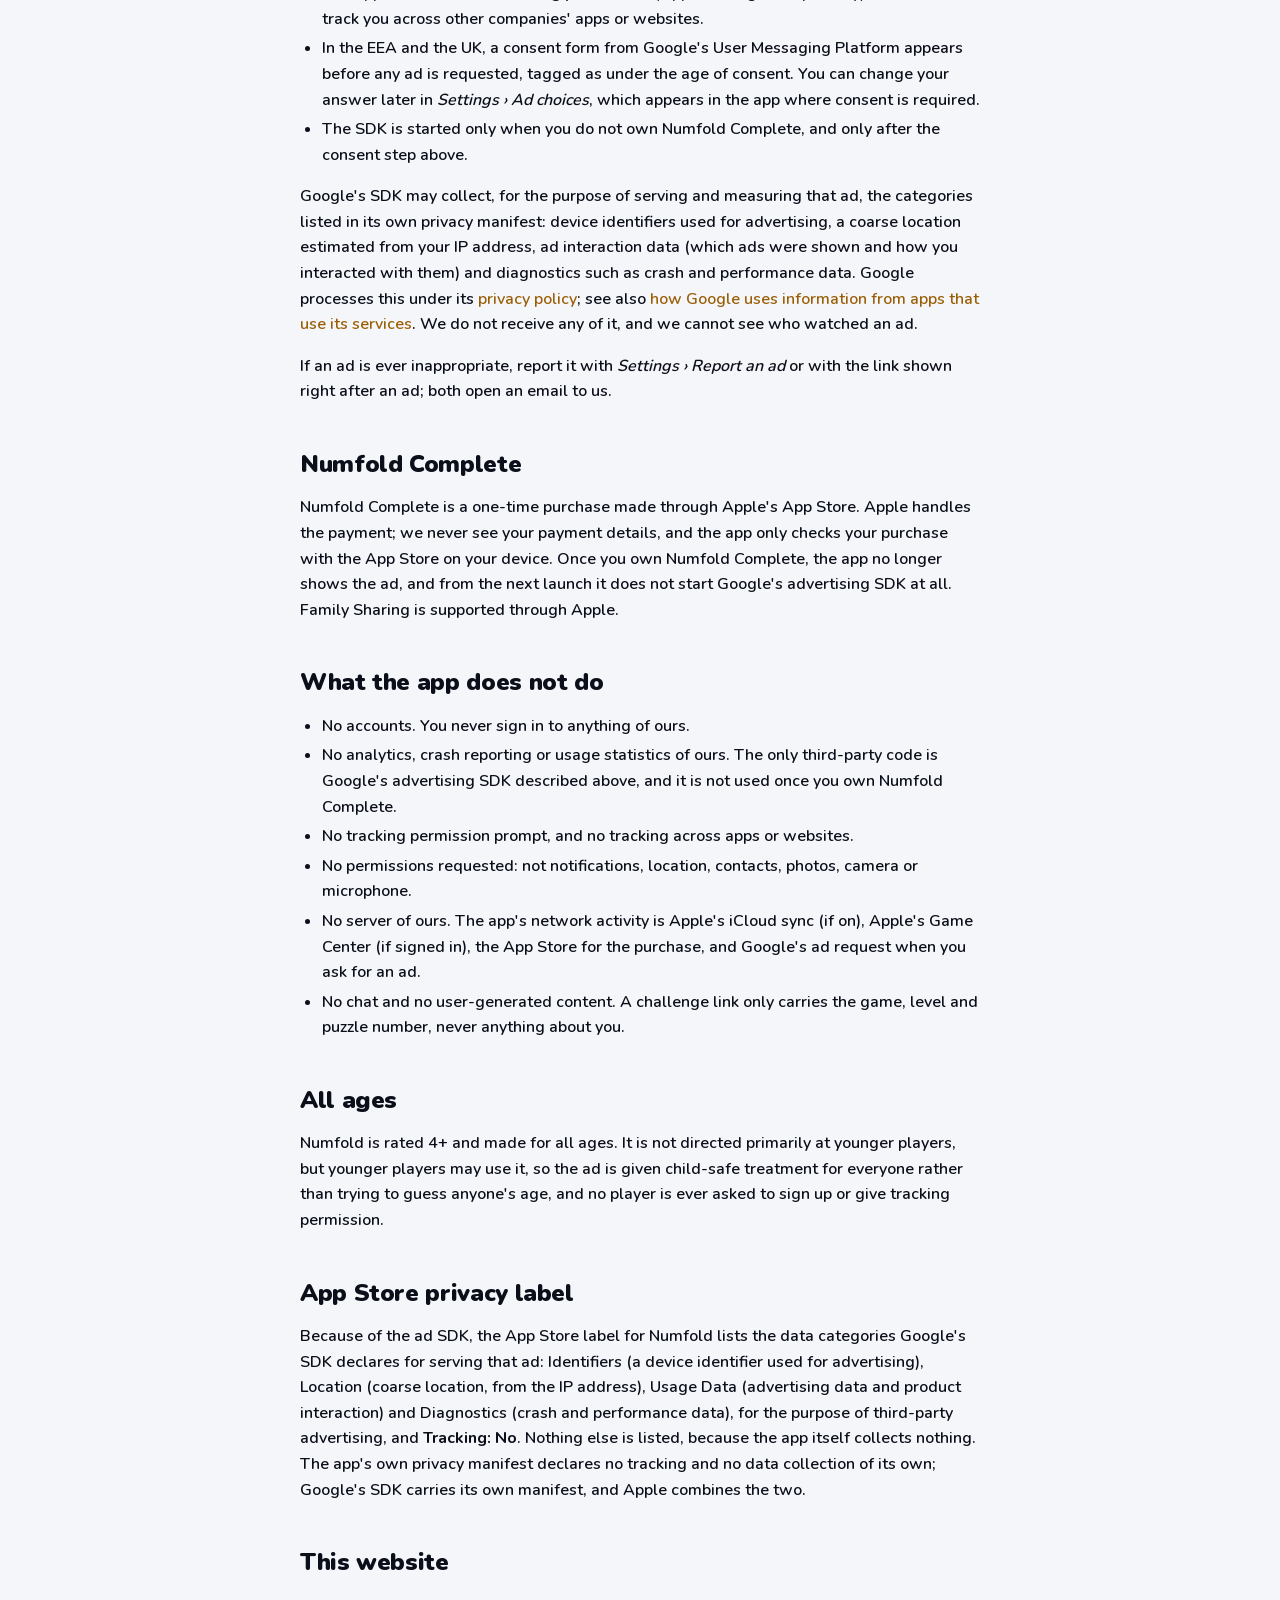
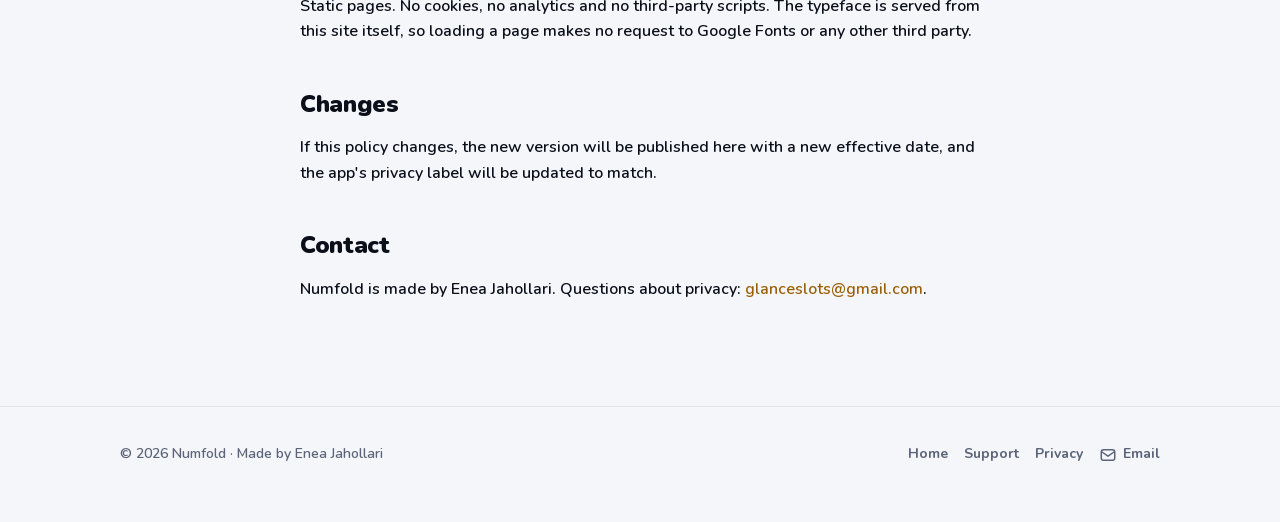
==== commit d3089746: "Site update 2026-09-30 12:33" ====
--- a/privacy/index.html
+++ b/privacy/index.html
@@ -75,8 +75,8 @@
   <p>If this policy changes, the new version will be published here with a new effective date, and the app's privacy label will be updated to match.</p>
 
   <h2>Contact</h2>
-  <p>Numfold is made by Enea Jahollari. Questions about privacy: <a href="mailto:support@glanceslots.com">support@glanceslots.com</a>.</p>
+  <p>Numfold is made by Enea Jahollari. Questions about privacy: <a href="mailto:glanceslots@gmail.com">glanceslots@gmail.com</a>.</p>
 </article></main>
-<footer><div class="wrap"><span>© 2026 Numfold · Made by Enea Jahollari</span><nav><a href="../">Home</a><a href="../support/">Support</a><a href="../privacy/">Privacy</a><a href="mailto:support@glanceslots.com"><svg class="icon"><use href="#i-mail"/></svg>Email</a></nav></div></footer>
+<footer><div class="wrap"><span>© 2026 Numfold · Made by Enea Jahollari</span><nav><a href="../">Home</a><a href="../support/">Support</a><a href="../privacy/">Privacy</a><a href="mailto:glanceslots@gmail.com"><svg class="icon"><use href="#i-mail"/></svg>Email</a></nav></div></footer>
 </body>
 </html>
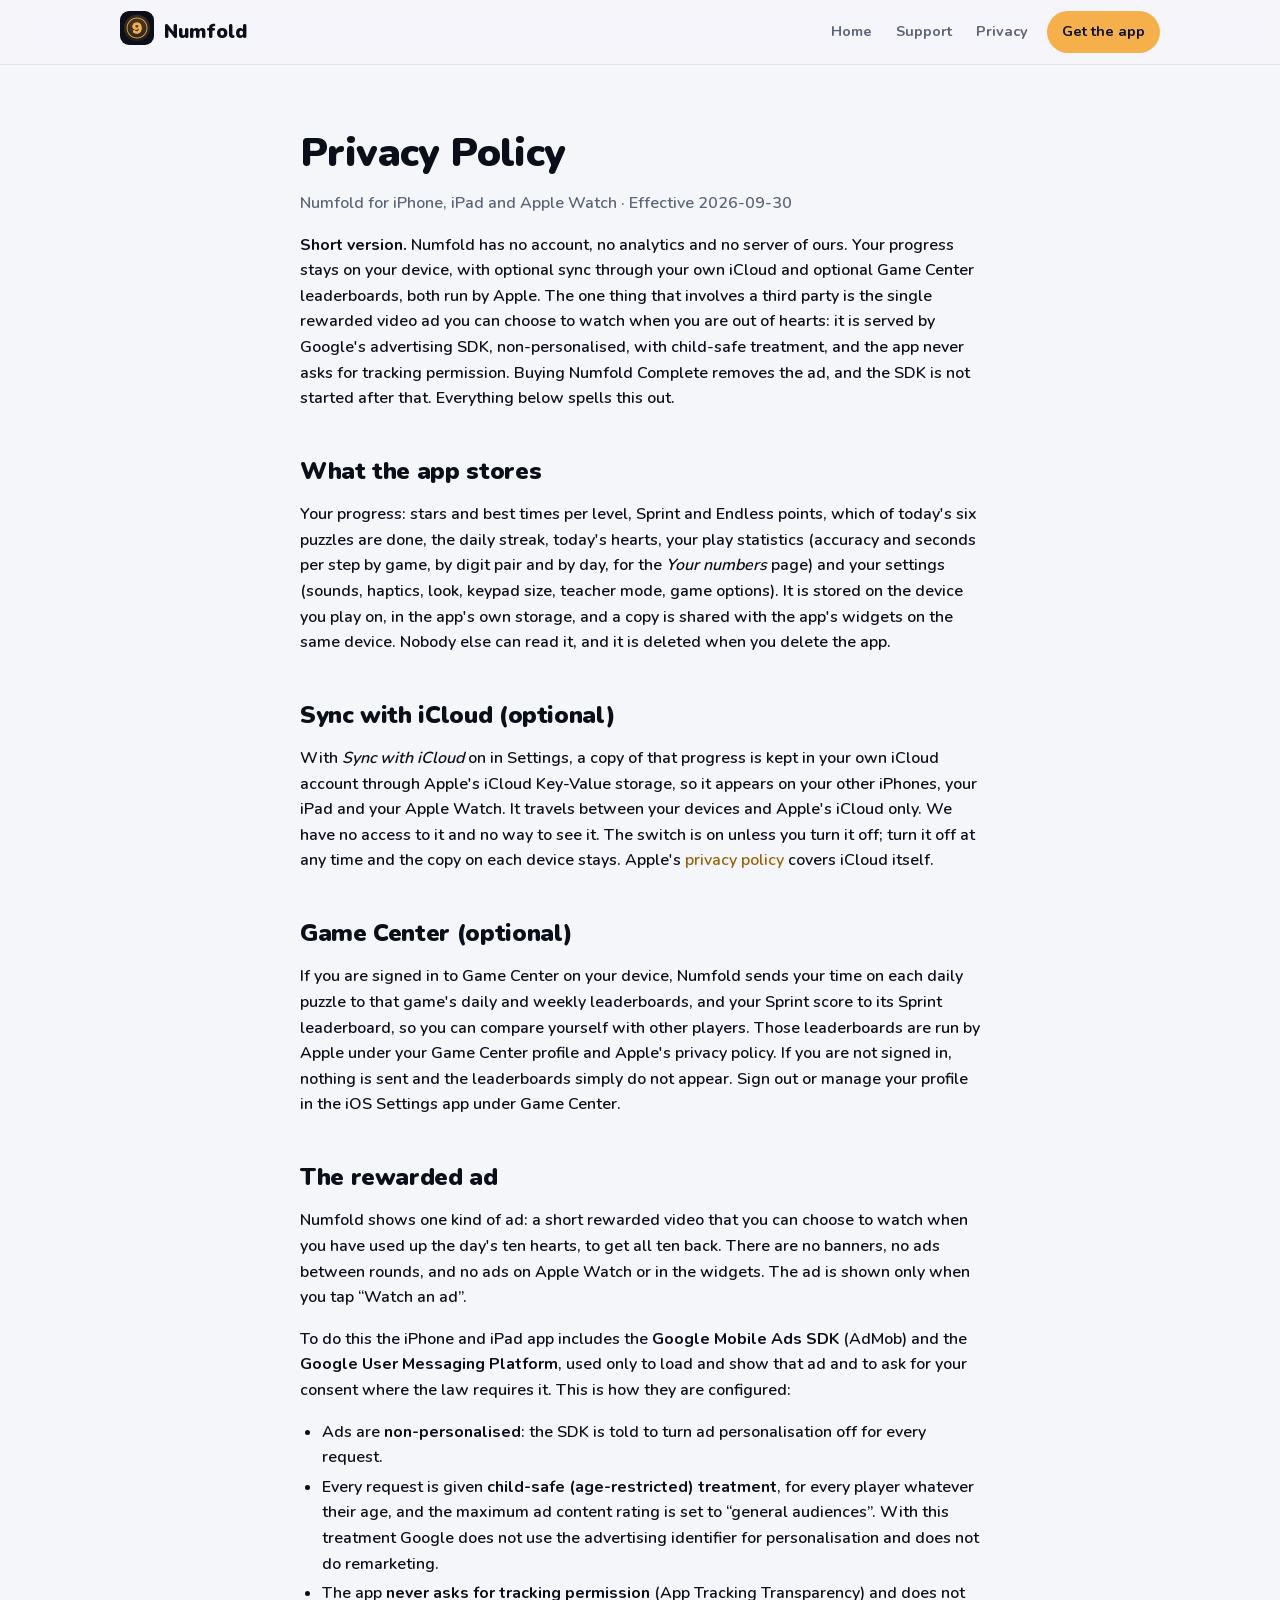
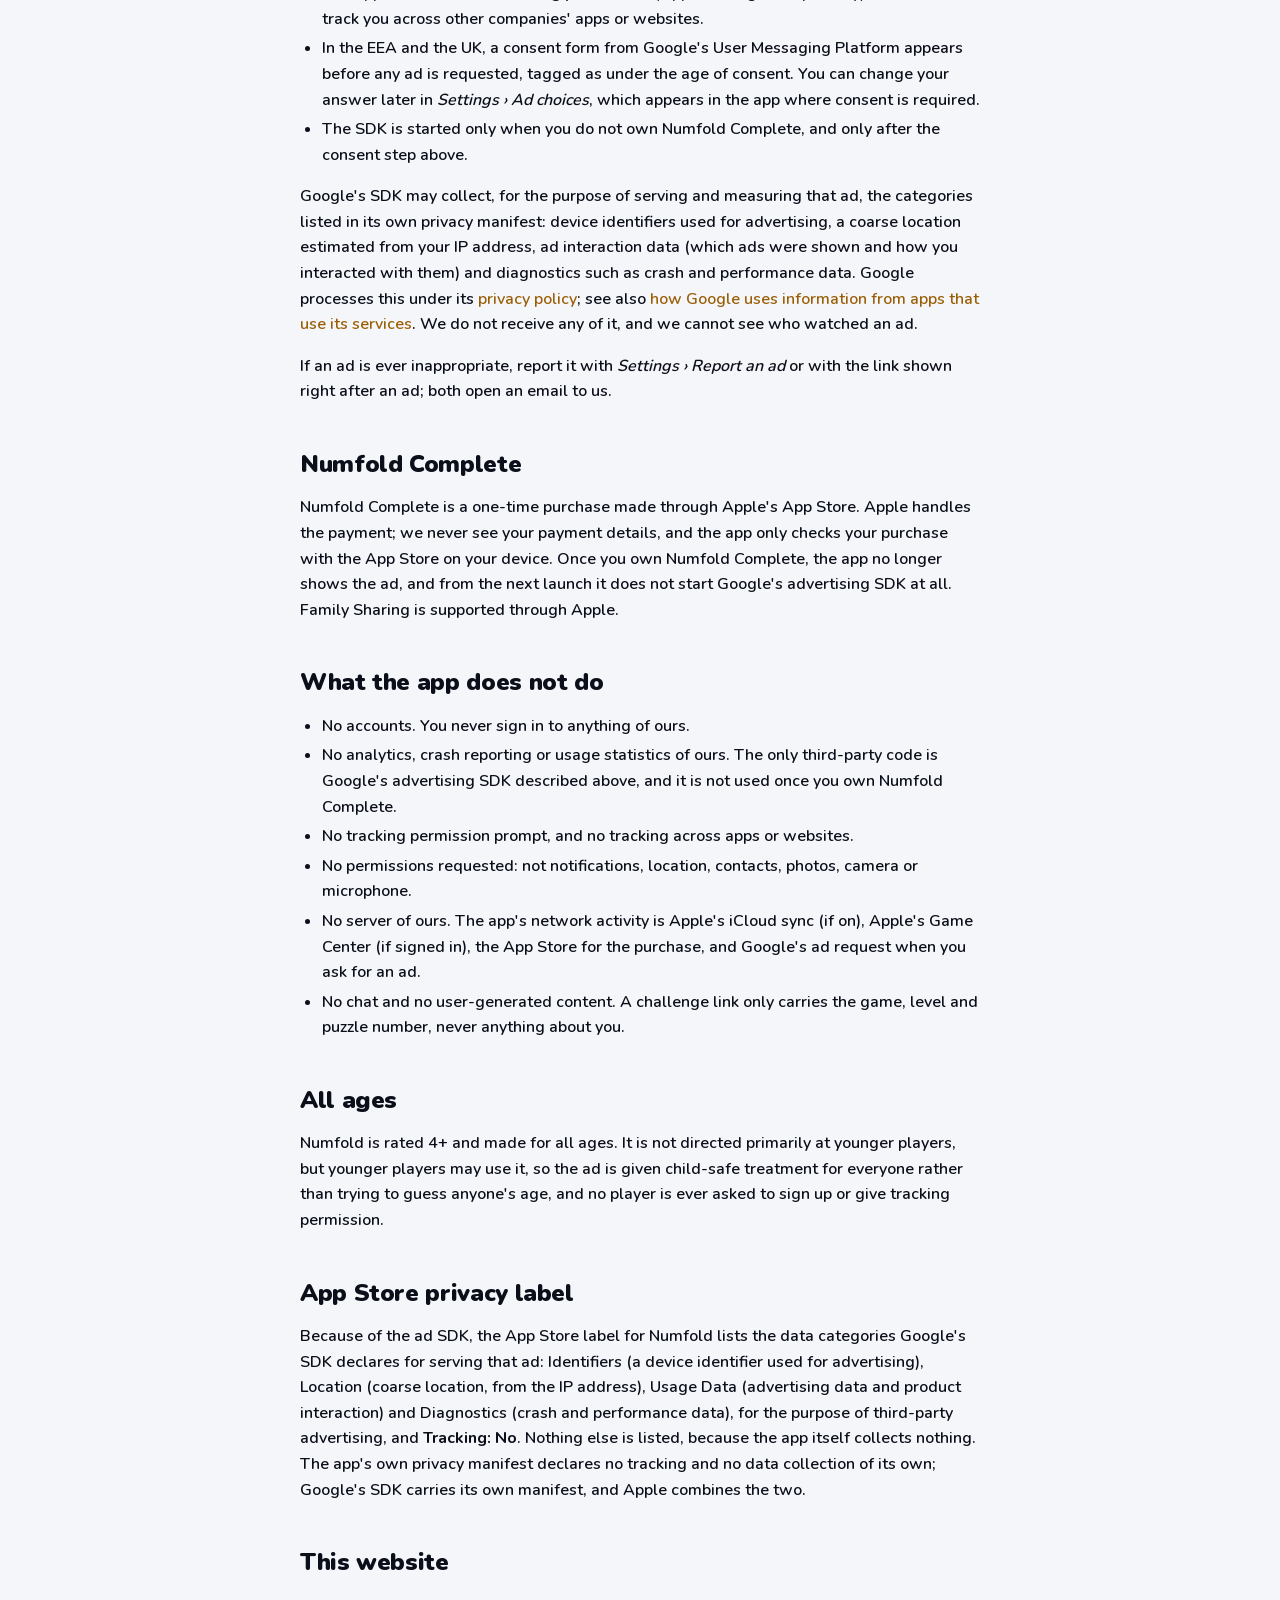
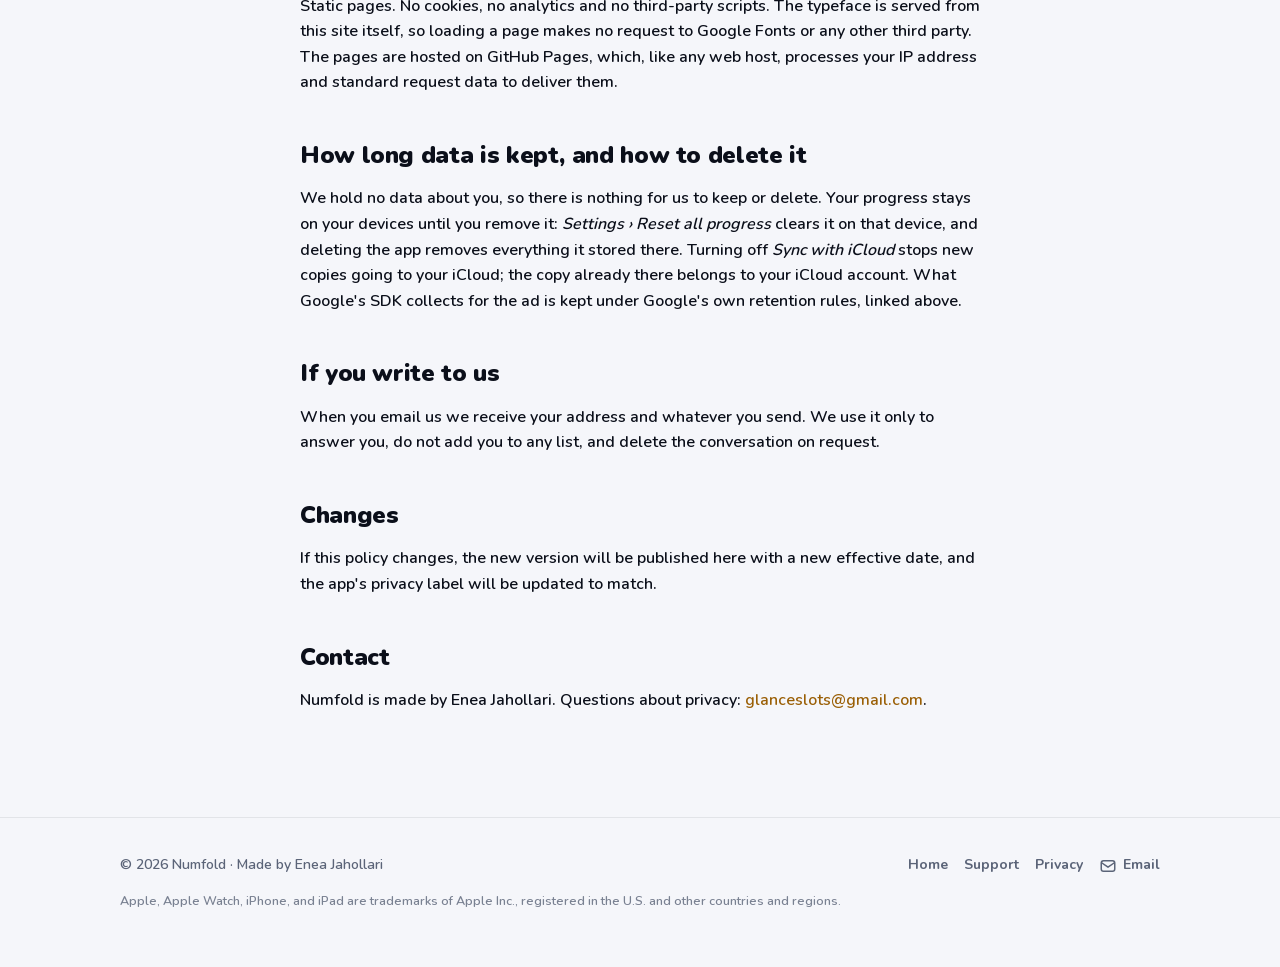
==== commit 4c0c8c47: "Site update 2026-09-30 15:57" ====
--- a/privacy/index.html
+++ b/privacy/index.html
@@ -23,7 +23,7 @@
 </div></header>
 <main><article class="doc">
   <h1>Privacy Policy</h1>
-  <p class="muted">Numfold for iPhone, iPad and Apple Watch · Effective 2026-09-11</p>
+  <p class="muted">Numfold for iPhone, iPad and Apple Watch · Effective 2026-09-30</p>
 
   <p><strong>Short version.</strong> Numfold has no account, no analytics and no server of ours. Your progress stays on your device, with optional sync through your own iCloud and optional Game Center leaderboards, both run by Apple. The one thing that involves a third party is the single rewarded video ad you can choose to watch when you are out of hearts: it is served by Google's advertising SDK, non-personalised, with child-safe treatment, and the app never asks for tracking permission. Buying Numfold Complete removes the ad, and the SDK is not started after that. Everything below spells this out.</p>
 
@@ -37,7 +37,7 @@
   <p>If you are signed in to Game Center on your device, Numfold sends your time on each daily puzzle to that game's daily and weekly leaderboards, and your Sprint score to its Sprint leaderboard, so you can compare yourself with other players. Those leaderboards are run by Apple under your Game Center profile and Apple's privacy policy. If you are not signed in, nothing is sent and the leaderboards simply do not appear. Sign out or manage your profile in the iOS Settings app under Game Center.</p>
 
   <h2>The rewarded ad</h2>
-  <p>Numfold shows one kind of ad: a short rewarded video that you can choose to watch when you have used up the day's ten hearts, in exchange for five more. There are no banners, no ads between rounds, and no ads on Apple Watch or in the widgets. The ad is shown only when you tap “Watch an ad”.</p>
+  <p>Numfold shows one kind of ad: a short rewarded video that you can choose to watch when you have used up the day's ten hearts, to get all ten back. There are no banners, no ads between rounds, and no ads on Apple Watch or in the widgets. The ad is shown only when you tap “Watch an ad”.</p>
   <p>To do this the iPhone and iPad app includes the <strong>Google Mobile Ads SDK</strong> (AdMob) and the <strong>Google User Messaging Platform</strong>, used only to load and show that ad and to ask for your consent where the law requires it. This is how they are configured:</p>
   <ul>
     <li>Ads are <strong>non-personalised</strong>: the SDK is told to turn ad personalisation off for every request.</li>
@@ -69,7 +69,13 @@
   <p>Because of the ad SDK, the App Store label for Numfold lists the data categories Google's SDK declares for serving that ad: Identifiers (a device identifier used for advertising), Location (coarse location, from the IP address), Usage Data (advertising data and product interaction) and Diagnostics (crash and performance data), for the purpose of third-party advertising, and <strong>Tracking: No</strong>. Nothing else is listed, because the app itself collects nothing. The app's own privacy manifest declares no tracking and no data collection of its own; Google's SDK carries its own manifest, and Apple combines the two.</p>
 
   <h2>This website</h2>
-  <p>Static pages. No cookies, no analytics and no third-party scripts. The typeface is served from this site itself, so loading a page makes no request to Google Fonts or any other third party.</p>
+  <p>Static pages. No cookies, no analytics and no third-party scripts. The typeface is served from this site itself, so loading a page makes no request to Google Fonts or any other third party. The pages are hosted on GitHub Pages, which, like any web host, processes your IP address and standard request data to deliver them.</p>
+
+  <h2>How long data is kept, and how to delete it</h2>
+  <p>We hold no data about you, so there is nothing for us to keep or delete. Your progress stays on your devices until you remove it: <em>Settings › Reset all progress</em> clears it on that device, and deleting the app removes everything it stored there. Turning off <em>Sync with iCloud</em> stops new copies going to your iCloud; the copy already there belongs to your iCloud account. What Google's SDK collects for the ad is kept under Google's own retention rules, linked above.</p>
+
+  <h2>If you write to us</h2>
+  <p>When you email us we receive your address and whatever you send. We use it only to answer you, do not add you to any list, and delete the conversation on request.</p>
 
   <h2>Changes</h2>
   <p>If this policy changes, the new version will be published here with a new effective date, and the app's privacy label will be updated to match.</p>
@@ -77,6 +83,6 @@
   <h2>Contact</h2>
   <p>Numfold is made by Enea Jahollari. Questions about privacy: <a href="mailto:glanceslots@gmail.com">glanceslots@gmail.com</a>.</p>
 </article></main>
-<footer><div class="wrap"><span>© 2026 Numfold · Made by Enea Jahollari</span><nav><a href="../">Home</a><a href="../support/">Support</a><a href="../privacy/">Privacy</a><a href="mailto:glanceslots@gmail.com"><svg class="icon"><use href="#i-mail"/></svg>Email</a></nav></div></footer>
+<footer><div class="wrap"><span>© 2026 Numfold · Made by Enea Jahollari</span><nav><a href="../">Home</a><a href="../support/">Support</a><a href="../privacy/">Privacy</a><a href="mailto:glanceslots@gmail.com"><svg class="icon"><use href="#i-mail"/></svg>Email</a></nav><p class="legal">Apple, Apple Watch, iPhone, and iPad are trademarks of Apple Inc., registered in the U.S. and other countries and regions.</p></div></footer>
 </body>
 </html>
--- a/assets/site.css
+++ b/assets/site.css
@@ -234,6 +234,7 @@
 footer nav a { color: var(--muted); display: inline-flex; align-items: center; gap: 6px; font-weight: 700; }
 footer nav a:hover { color: var(--text); text-decoration: none; }
 footer .icon { width: 18px; height: 18px; }
+footer .legal { flex-basis: 100%; margin: 0; color: var(--muted); font-size: 12.5px; opacity: .8; }
 
 /* documents: support and privacy */
 article.doc { max-width: 720px; padding: 56px 20px 88px; margin: 0 auto; }
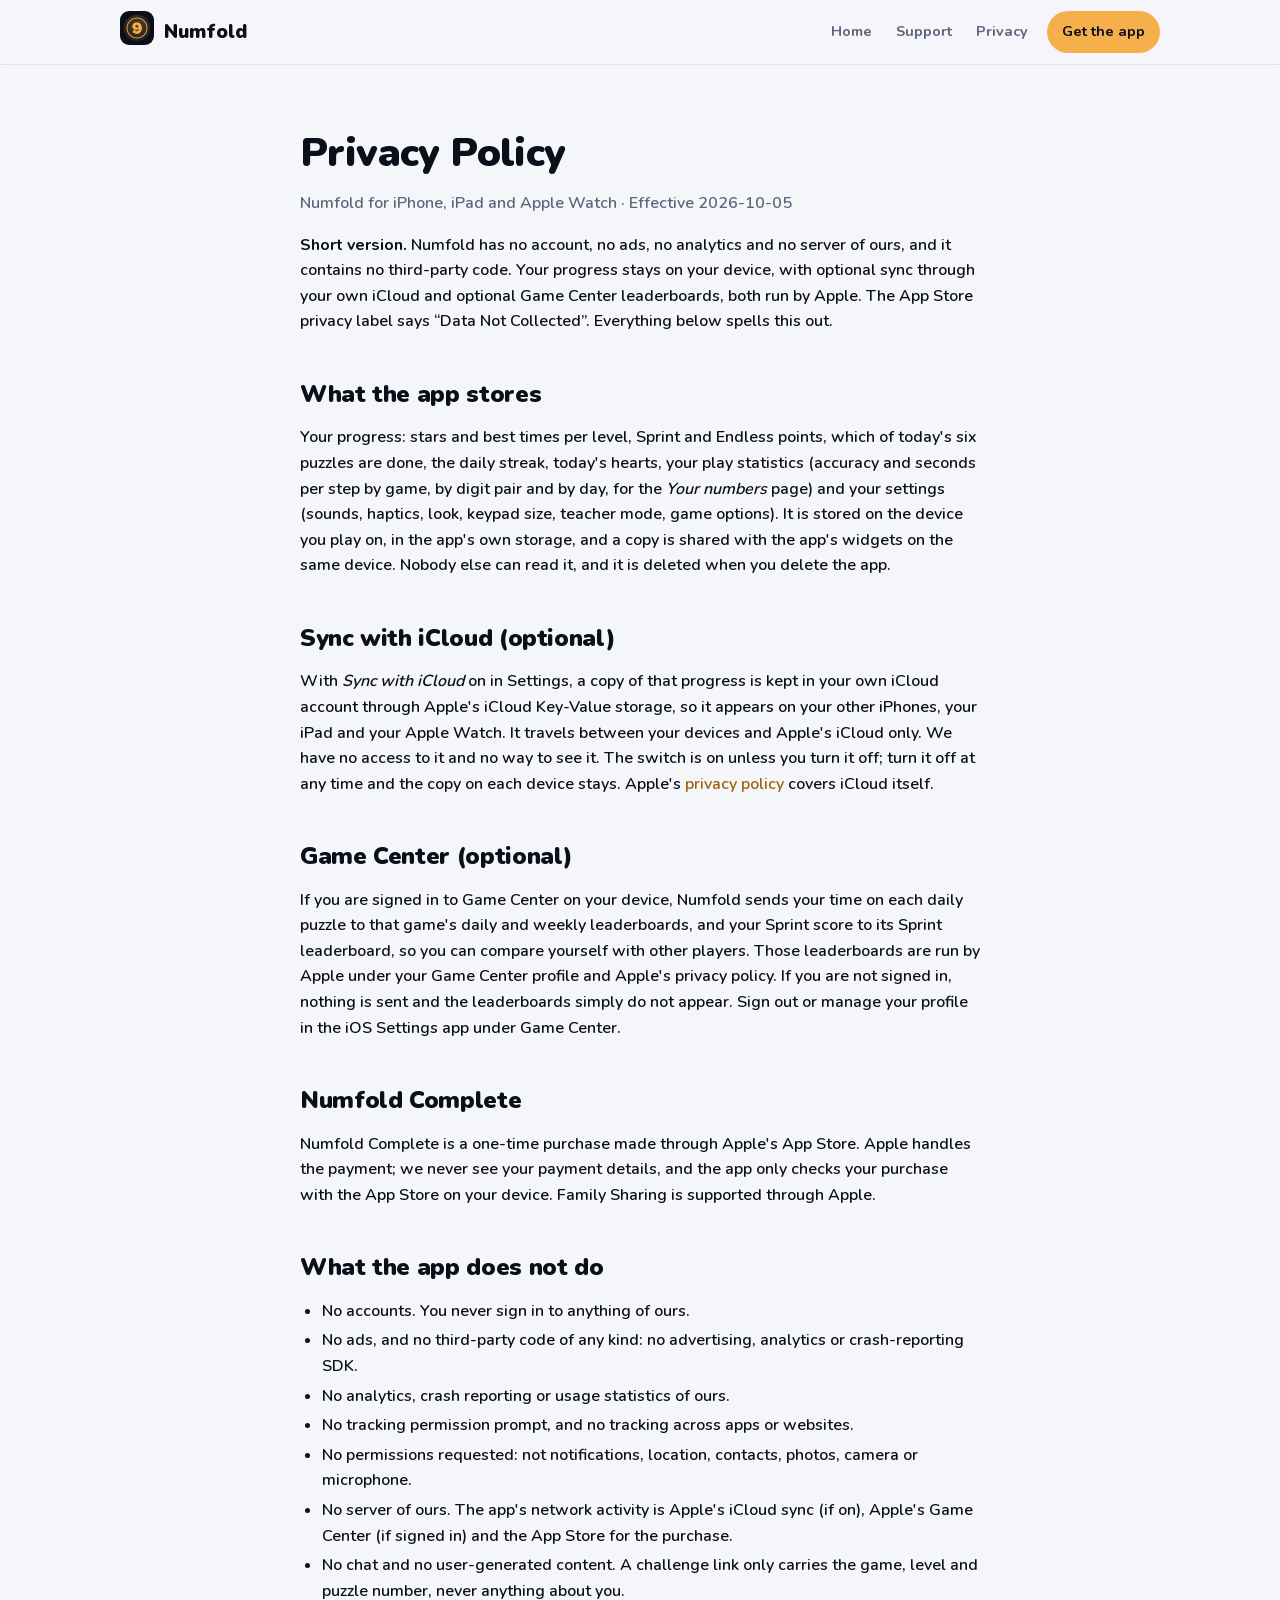
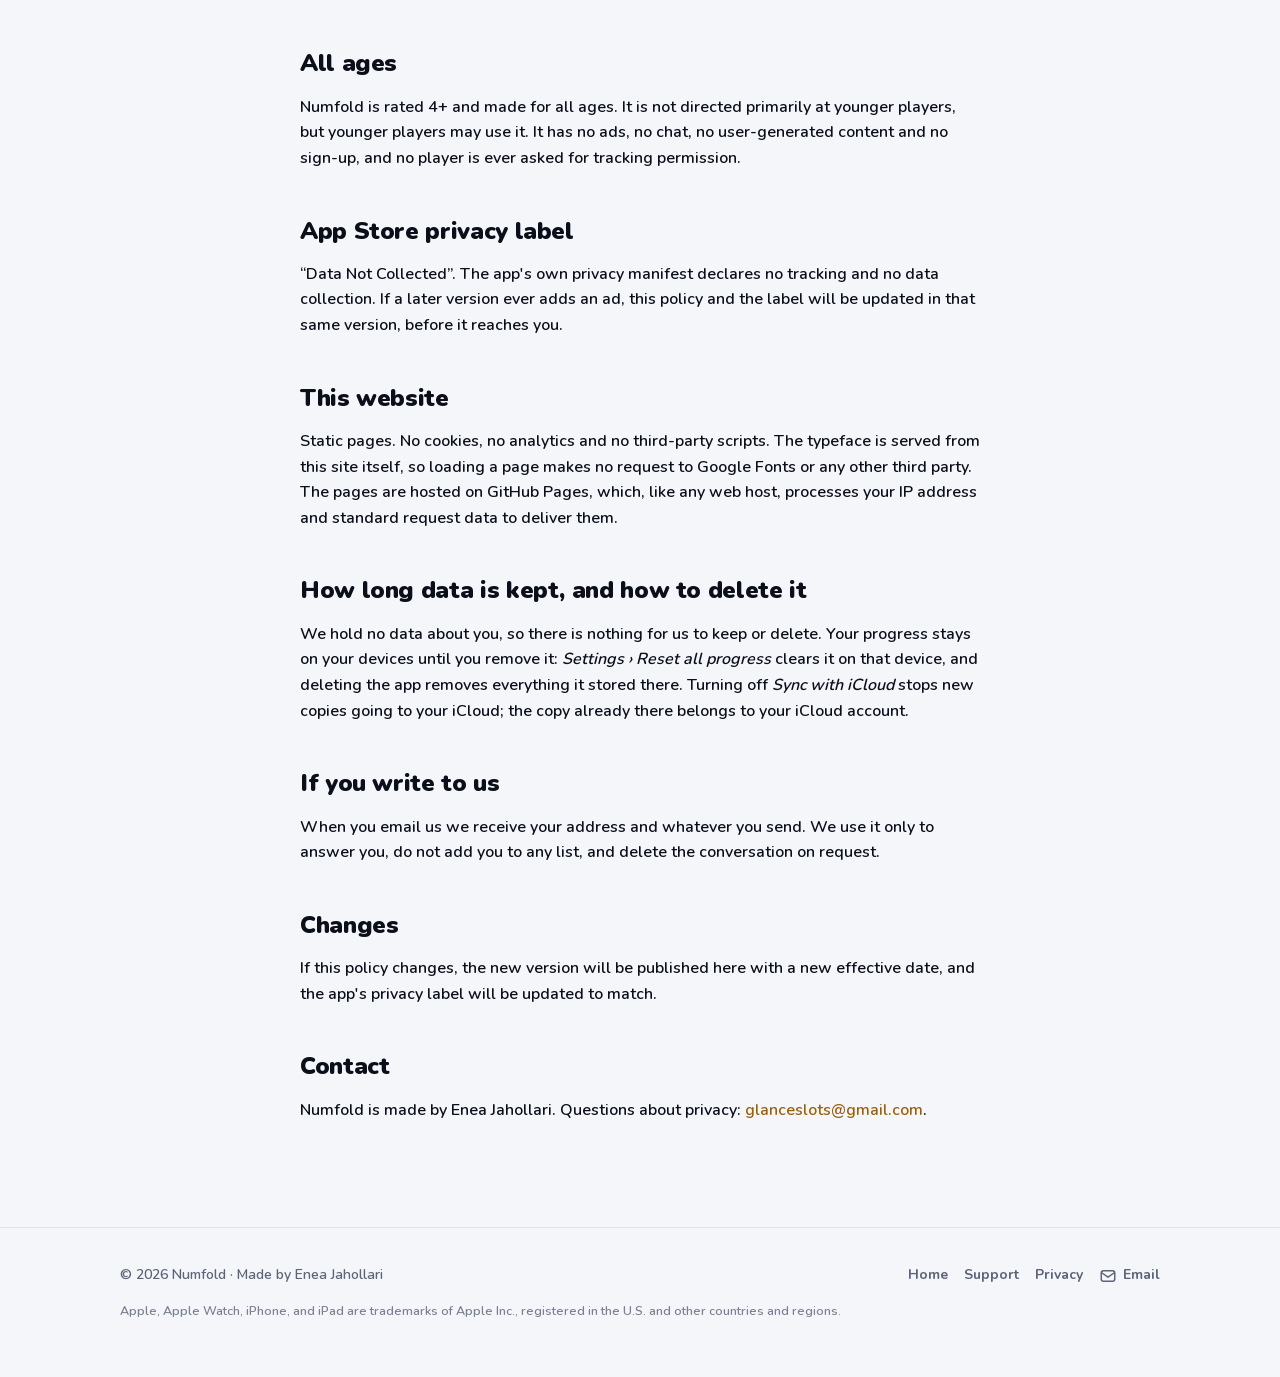
==== commit 57f7155f: "Site update 2026-10-05 10:13" ====
--- a/privacy/index.html
+++ b/privacy/index.html
@@ -5,7 +5,7 @@
 <meta name="viewport" content="width=device-width, initial-scale=1">
 <meta name="color-scheme" content="dark light">
 <title>Numfold — Privacy Policy</title>
-<meta name="description" content="Numfold has no account and no analytics. Progress stays on your device, with optional sync through your own iCloud. The one rewarded ad uses Google's SDK, non-personalised and child-safe; this page says exactly what that means.">
+<meta name="description" content="Numfold has no account, no ads and no analytics. Progress stays on your device, with optional sync through your own iCloud and optional Game Center leaderboards, both run by Apple.">
 <meta name="theme-color" media="(prefers-color-scheme: dark)" content="#0B0F1A">
 <meta name="theme-color" media="(prefers-color-scheme: light)" content="#F5F6FA">
 <link rel="icon" href="../assets/icon.png">
@@ -23,9 +23,9 @@
 </div></header>
 <main><article class="doc">
   <h1>Privacy Policy</h1>
-  <p class="muted">Numfold for iPhone, iPad and Apple Watch · Effective 2026-09-30</p>
+  <p class="muted">Numfold for iPhone, iPad and Apple Watch · Effective 2026-10-05</p>
 
-  <p><strong>Short version.</strong> Numfold has no account, no analytics and no server of ours. Your progress stays on your device, with optional sync through your own iCloud and optional Game Center leaderboards, both run by Apple. The one thing that involves a third party is the single rewarded video ad you can choose to watch when you are out of hearts: it is served by Google's advertising SDK, non-personalised, with child-safe treatment, and the app never asks for tracking permission. Buying Numfold Complete removes the ad, and the SDK is not started after that. Everything below spells this out.</p>
+  <p><strong>Short version.</strong> Numfold has no account, no ads, no analytics and no server of ours, and it contains no third-party code. Your progress stays on your device, with optional sync through your own iCloud and optional Game Center leaderboards, both run by Apple. The App Store privacy label says “Data Not Collected”. Everything below spells this out.</p>
 
   <h2>What the app stores</h2>
   <p>Your progress: stars and best times per level, Sprint and Endless points, which of today's six puzzles are done, the daily streak, today's hearts, your play statistics (accuracy and seconds per step by game, by digit pair and by day, for the <em>Your numbers</em> page) and your settings (sounds, haptics, look, keypad size, teacher mode, game options). It is stored on the device you play on, in the app's own storage, and a copy is shared with the app's widgets on the same device. Nobody else can read it, and it is deleted when you delete the app.</p>
@@ -36,43 +36,31 @@
   <h2>Game Center (optional)</h2>
   <p>If you are signed in to Game Center on your device, Numfold sends your time on each daily puzzle to that game's daily and weekly leaderboards, and your Sprint score to its Sprint leaderboard, so you can compare yourself with other players. Those leaderboards are run by Apple under your Game Center profile and Apple's privacy policy. If you are not signed in, nothing is sent and the leaderboards simply do not appear. Sign out or manage your profile in the iOS Settings app under Game Center.</p>
 
-  <h2>The rewarded ad</h2>
-  <p>Numfold shows one kind of ad: a short rewarded video that you can choose to watch when you have used up the day's ten hearts, to get all ten back. There are no banners, no ads between rounds, and no ads on Apple Watch or in the widgets. The ad is shown only when you tap “Watch an ad”.</p>
-  <p>To do this the iPhone and iPad app includes the <strong>Google Mobile Ads SDK</strong> (AdMob) and the <strong>Google User Messaging Platform</strong>, used only to load and show that ad and to ask for your consent where the law requires it. This is how they are configured:</p>
-  <ul>
-    <li>Ads are <strong>non-personalised</strong>: the SDK is told to turn ad personalisation off for every request.</li>
-    <li>Every request is given <strong>child-safe (age-restricted) treatment</strong>, for every player whatever their age, and the maximum ad content rating is set to “general audiences”. With this treatment Google does not use the advertising identifier for personalisation and does not do remarketing.</li>
-    <li>The app <strong>never asks for tracking permission</strong> (App Tracking Transparency) and does not track you across other companies' apps or websites.</li>
-    <li>In the EEA and the UK, a consent form from Google's User Messaging Platform appears before any ad is requested, tagged as under the age of consent. You can change your answer later in <em>Settings › Ad choices</em>, which appears in the app where consent is required.</li>
-    <li>The SDK is started only when you do not own Numfold Complete, and only after the consent step above.</li>
-  </ul>
-  <p>Google's SDK may collect, for the purpose of serving and measuring that ad, the categories listed in its own privacy manifest: device identifiers used for advertising, a coarse location estimated from your IP address, ad interaction data (which ads were shown and how you interacted with them) and diagnostics such as crash and performance data. Google processes this under its <a href="https://policies.google.com/privacy">privacy policy</a>; see also <a href="https://policies.google.com/technologies/partner-sites">how Google uses information from apps that use its services</a>. We do not receive any of it, and we cannot see who watched an ad.</p>
-  <p>If an ad is ever inappropriate, report it with <em>Settings › Report an ad</em> or with the link shown right after an ad; both open an email to us.</p>
-
   <h2>Numfold Complete</h2>
-  <p>Numfold Complete is a one-time purchase made through Apple's App Store. Apple handles the payment; we never see your payment details, and the app only checks your purchase with the App Store on your device. Once you own Numfold Complete, the app no longer shows the ad, and from the next launch it does not start Google's advertising SDK at all. Family Sharing is supported through Apple.</p>
+  <p>Numfold Complete is a one-time purchase made through Apple's App Store. Apple handles the payment; we never see your payment details, and the app only checks your purchase with the App Store on your device. Family Sharing is supported through Apple.</p>
 
   <h2>What the app does not do</h2>
   <ul>
     <li>No accounts. You never sign in to anything of ours.</li>
-    <li>No analytics, crash reporting or usage statistics of ours. The only third-party code is Google's advertising SDK described above, and it is not used once you own Numfold Complete.</li>
+    <li>No ads, and no third-party code of any kind: no advertising, analytics or crash-reporting SDK.</li>
+    <li>No analytics, crash reporting or usage statistics of ours.</li>
     <li>No tracking permission prompt, and no tracking across apps or websites.</li>
     <li>No permissions requested: not notifications, location, contacts, photos, camera or microphone.</li>
-    <li>No server of ours. The app's network activity is Apple's iCloud sync (if on), Apple's Game Center (if signed in), the App Store for the purchase, and Google's ad request when you ask for an ad.</li>
+    <li>No server of ours. The app's network activity is Apple's iCloud sync (if on), Apple's Game Center (if signed in) and the App Store for the purchase.</li>
     <li>No chat and no user-generated content. A challenge link only carries the game, level and puzzle number, never anything about you.</li>
   </ul>
 
   <h2>All ages</h2>
-  <p>Numfold is rated 4+ and made for all ages. It is not directed primarily at younger players, but younger players may use it, so the ad is given child-safe treatment for everyone rather than trying to guess anyone's age, and no player is ever asked to sign up or give tracking permission.</p>
+  <p>Numfold is rated 4+ and made for all ages. It is not directed primarily at younger players, but younger players may use it. It has no ads, no chat, no user-generated content and no sign-up, and no player is ever asked for tracking permission.</p>
 
   <h2>App Store privacy label</h2>
-  <p>Because of the ad SDK, the App Store label for Numfold lists the data categories Google's SDK declares for serving that ad: Identifiers (a device identifier used for advertising), Location (coarse location, from the IP address), Usage Data (advertising data and product interaction) and Diagnostics (crash and performance data), for the purpose of third-party advertising, and <strong>Tracking: No</strong>. Nothing else is listed, because the app itself collects nothing. The app's own privacy manifest declares no tracking and no data collection of its own; Google's SDK carries its own manifest, and Apple combines the two.</p>
+  <p>“Data Not Collected”. The app's own privacy manifest declares no tracking and no data collection. If a later version ever adds an ad, this policy and the label will be updated in that same version, before it reaches you.</p>
 
   <h2>This website</h2>
   <p>Static pages. No cookies, no analytics and no third-party scripts. The typeface is served from this site itself, so loading a page makes no request to Google Fonts or any other third party. The pages are hosted on GitHub Pages, which, like any web host, processes your IP address and standard request data to deliver them.</p>
 
   <h2>How long data is kept, and how to delete it</h2>
-  <p>We hold no data about you, so there is nothing for us to keep or delete. Your progress stays on your devices until you remove it: <em>Settings › Reset all progress</em> clears it on that device, and deleting the app removes everything it stored there. Turning off <em>Sync with iCloud</em> stops new copies going to your iCloud; the copy already there belongs to your iCloud account. What Google's SDK collects for the ad is kept under Google's own retention rules, linked above.</p>
+  <p>We hold no data about you, so there is nothing for us to keep or delete. Your progress stays on your devices until you remove it: <em>Settings › Reset all progress</em> clears it on that device, and deleting the app removes everything it stored there. Turning off <em>Sync with iCloud</em> stops new copies going to your iCloud; the copy already there belongs to your iCloud account.</p>
 
   <h2>If you write to us</h2>
   <p>When you email us we receive your address and whatever you send. We use it only to answer you, do not add you to any list, and delete the conversation on request.</p>
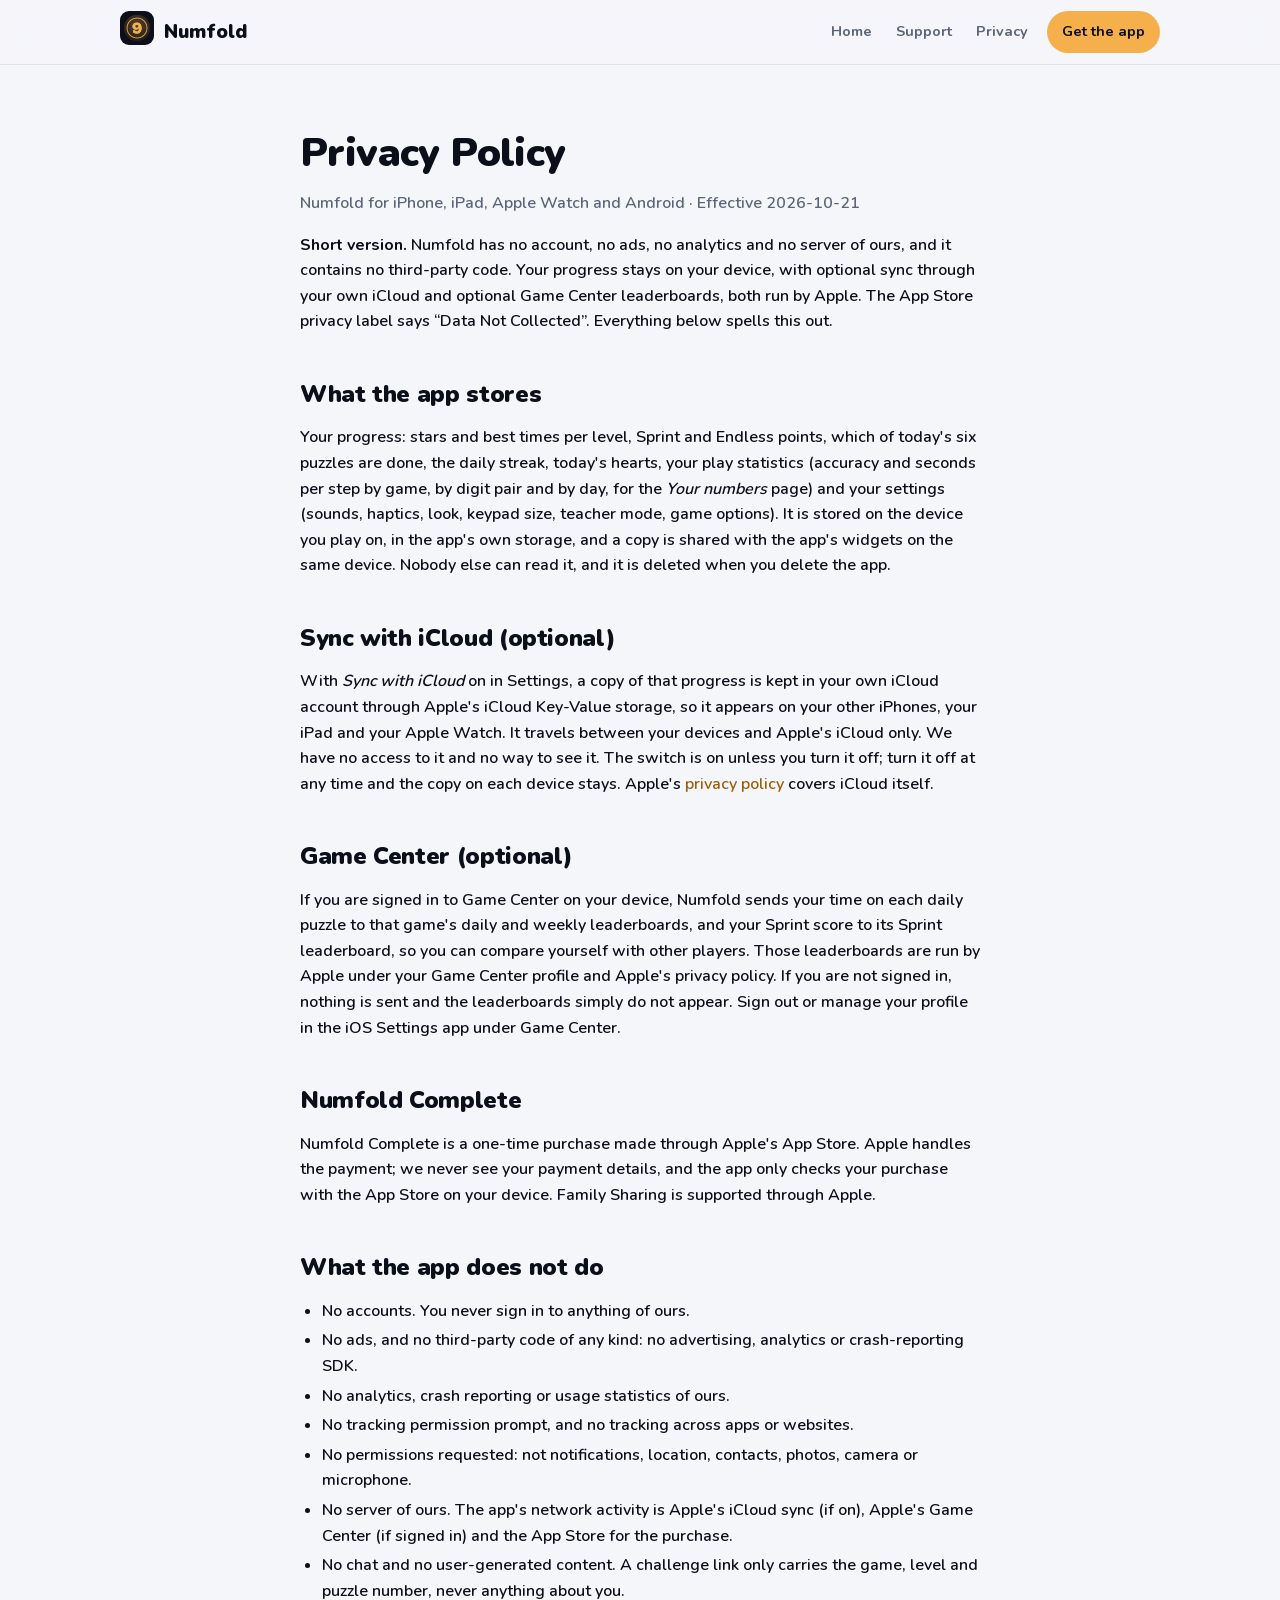
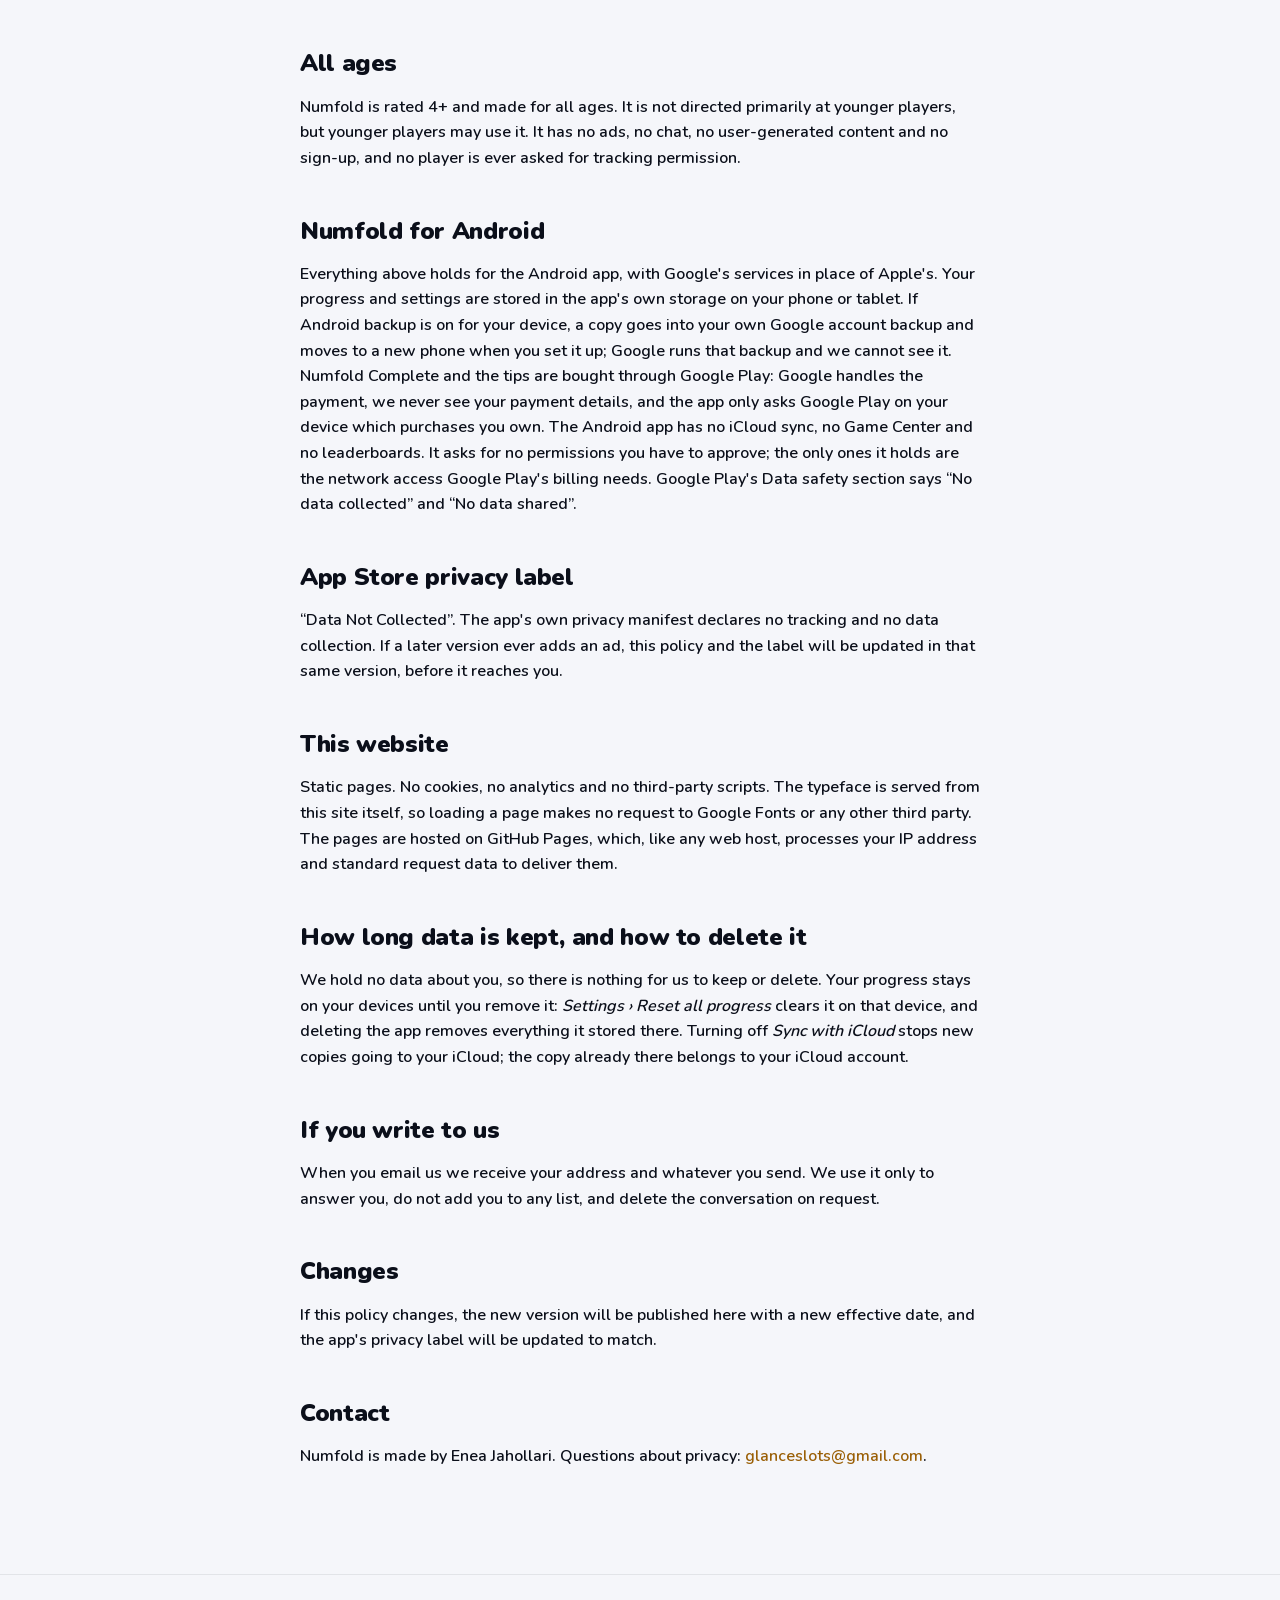
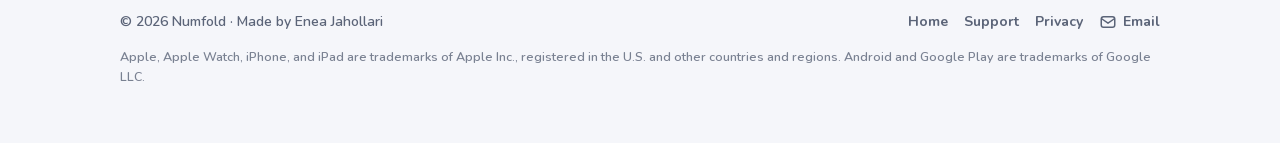
==== commit 09897137: "Site update 2026-10-21 18:16" ====
--- a/privacy/index.html
+++ b/privacy/index.html
@@ -23,7 +23,7 @@
 </div></header>
 <main><article class="doc">
   <h1>Privacy Policy</h1>
-  <p class="muted">Numfold for iPhone, iPad and Apple Watch · Effective 2026-10-05</p>
+  <p class="muted">Numfold for iPhone, iPad, Apple Watch and Android · Effective 2026-10-21</p>
 
   <p><strong>Short version.</strong> Numfold has no account, no ads, no analytics and no server of ours, and it contains no third-party code. Your progress stays on your device, with optional sync through your own iCloud and optional Game Center leaderboards, both run by Apple. The App Store privacy label says “Data Not Collected”. Everything below spells this out.</p>
 
@@ -53,6 +53,9 @@
   <h2>All ages</h2>
   <p>Numfold is rated 4+ and made for all ages. It is not directed primarily at younger players, but younger players may use it. It has no ads, no chat, no user-generated content and no sign-up, and no player is ever asked for tracking permission.</p>
 
+  <h2>Numfold for Android</h2>
+  <p>Everything above holds for the Android app, with Google's services in place of Apple's. Your progress and settings are stored in the app's own storage on your phone or tablet. If Android backup is on for your device, a copy goes into your own Google account backup and moves to a new phone when you set it up; Google runs that backup and we cannot see it. Numfold Complete and the tips are bought through Google Play: Google handles the payment, we never see your payment details, and the app only asks Google Play on your device which purchases you own. The Android app has no iCloud sync, no Game Center and no leaderboards. It asks for no permissions you have to approve; the only ones it holds are the network access Google Play's billing needs. Google Play's Data safety section says “No data collected” and “No data shared”.</p>
+
   <h2>App Store privacy label</h2>
   <p>“Data Not Collected”. The app's own privacy manifest declares no tracking and no data collection. If a later version ever adds an ad, this policy and the label will be updated in that same version, before it reaches you.</p>
 
@@ -71,6 +74,6 @@
   <h2>Contact</h2>
   <p>Numfold is made by Enea Jahollari. Questions about privacy: <a href="mailto:glanceslots@gmail.com">glanceslots@gmail.com</a>.</p>
 </article></main>
-<footer><div class="wrap"><span>© 2026 Numfold · Made by Enea Jahollari</span><nav><a href="../">Home</a><a href="../support/">Support</a><a href="../privacy/">Privacy</a><a href="mailto:glanceslots@gmail.com"><svg class="icon"><use href="#i-mail"/></svg>Email</a></nav><p class="legal">Apple, Apple Watch, iPhone, and iPad are trademarks of Apple Inc., registered in the U.S. and other countries and regions.</p></div></footer>
+<footer><div class="wrap"><span>© 2026 Numfold · Made by Enea Jahollari</span><nav><a href="../">Home</a><a href="../support/">Support</a><a href="../privacy/">Privacy</a><a href="mailto:glanceslots@gmail.com"><svg class="icon"><use href="#i-mail"/></svg>Email</a></nav><p class="legal">Apple, Apple Watch, iPhone, and iPad are trademarks of Apple Inc., registered in the U.S. and other countries and regions. Android and Google Play are trademarks of Google LLC.</p></div></footer>
 </body>
 </html>
